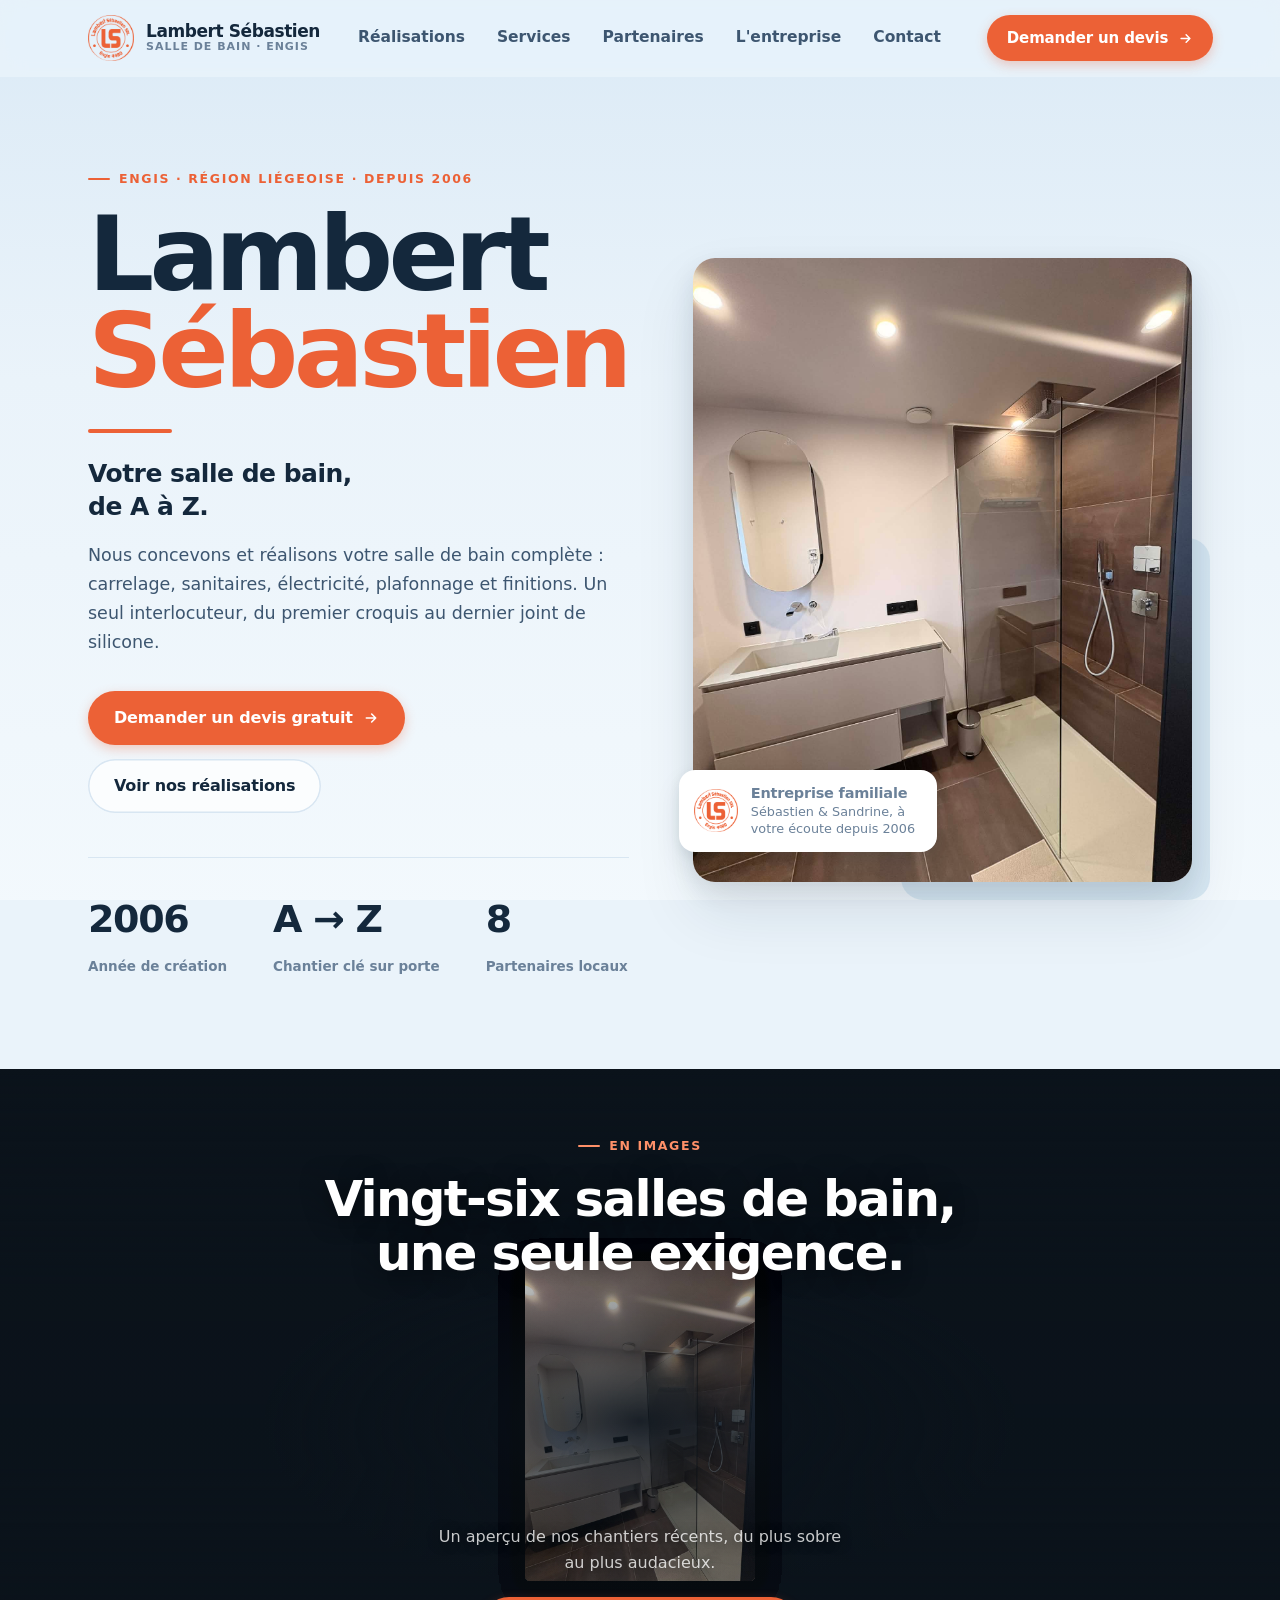
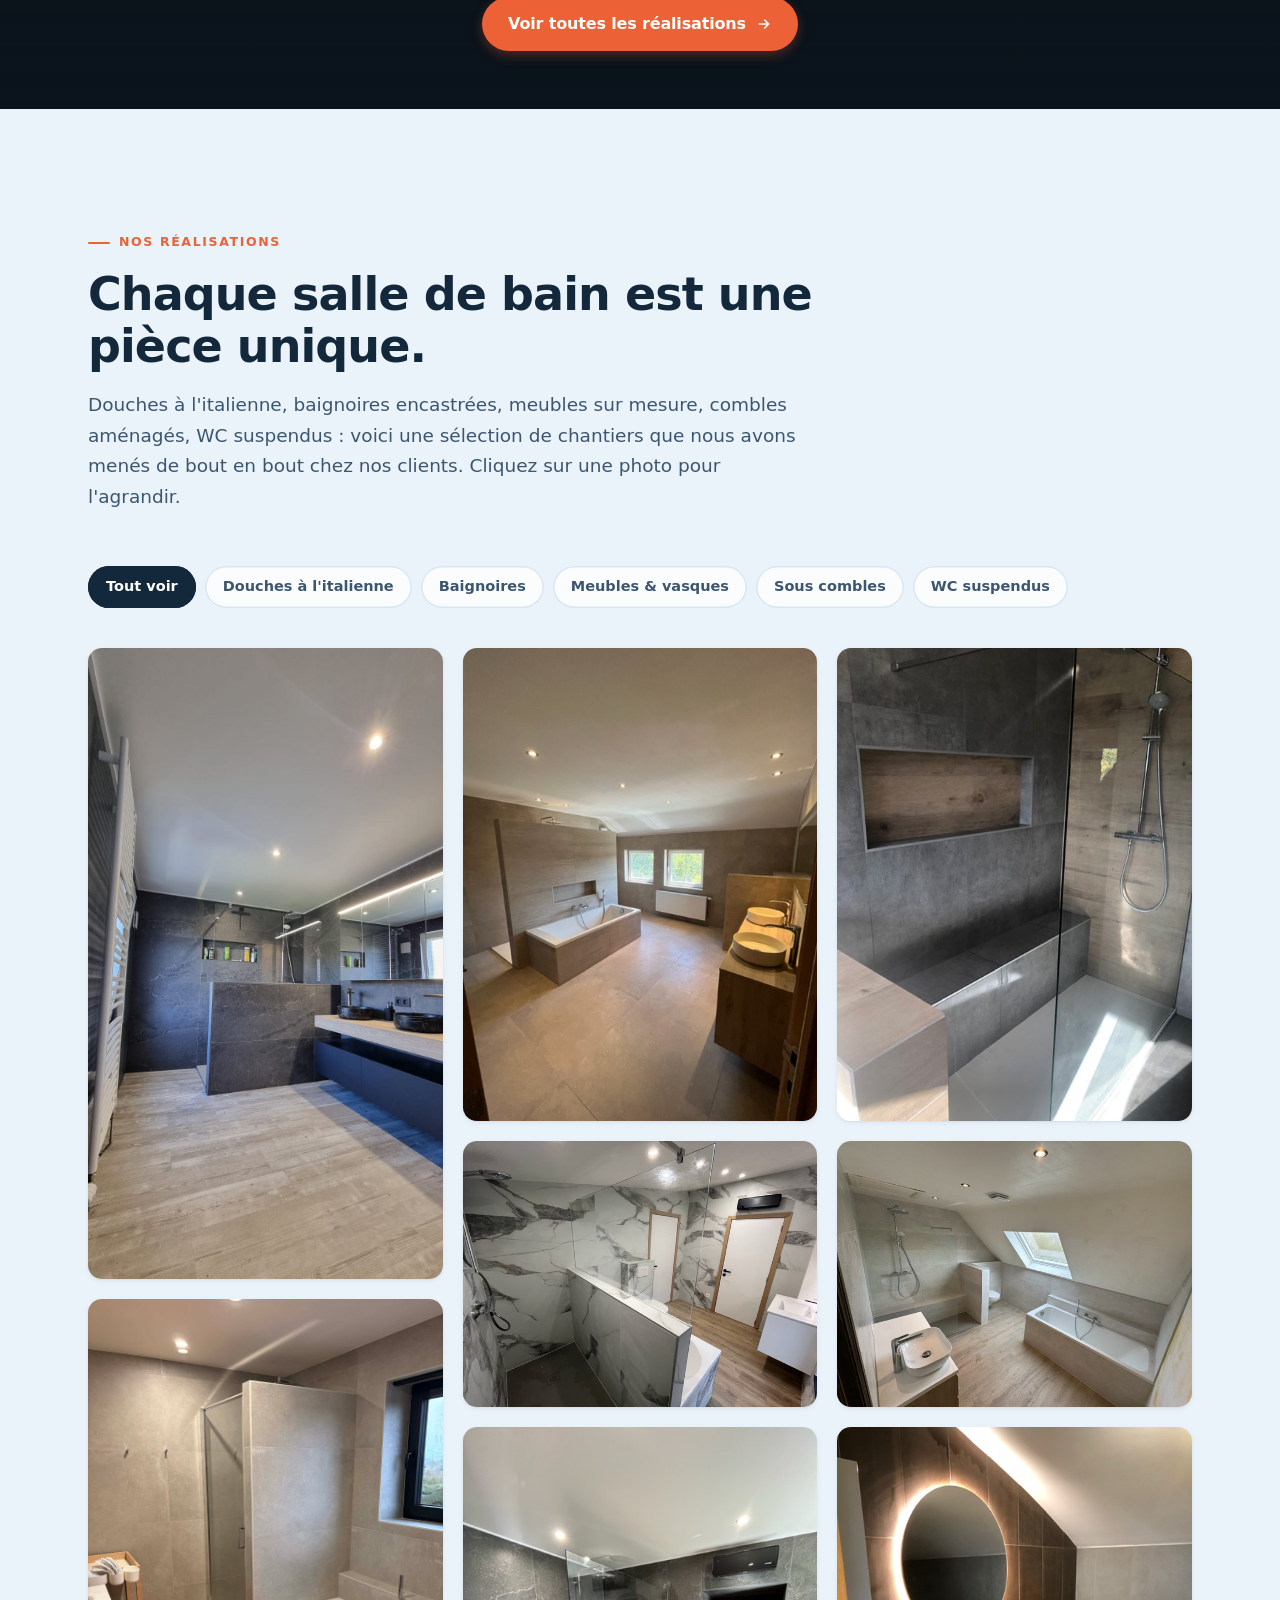
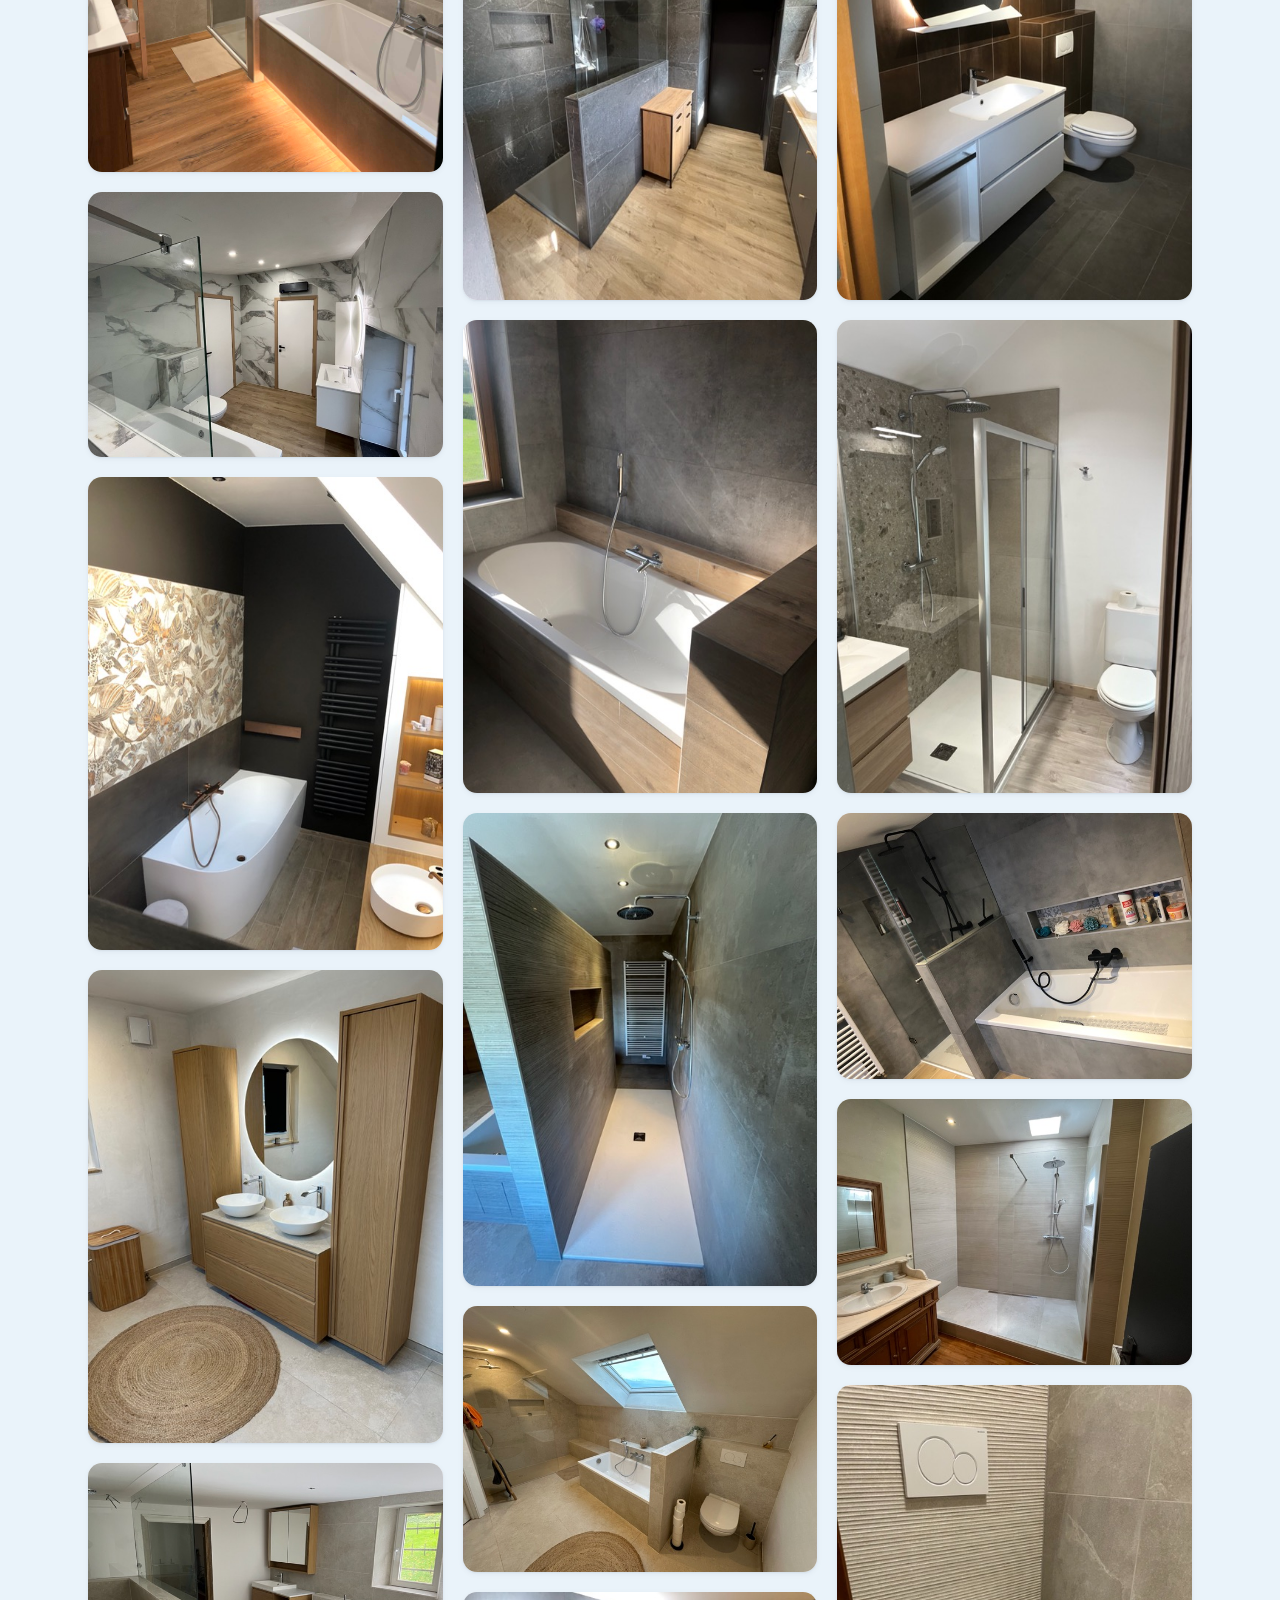
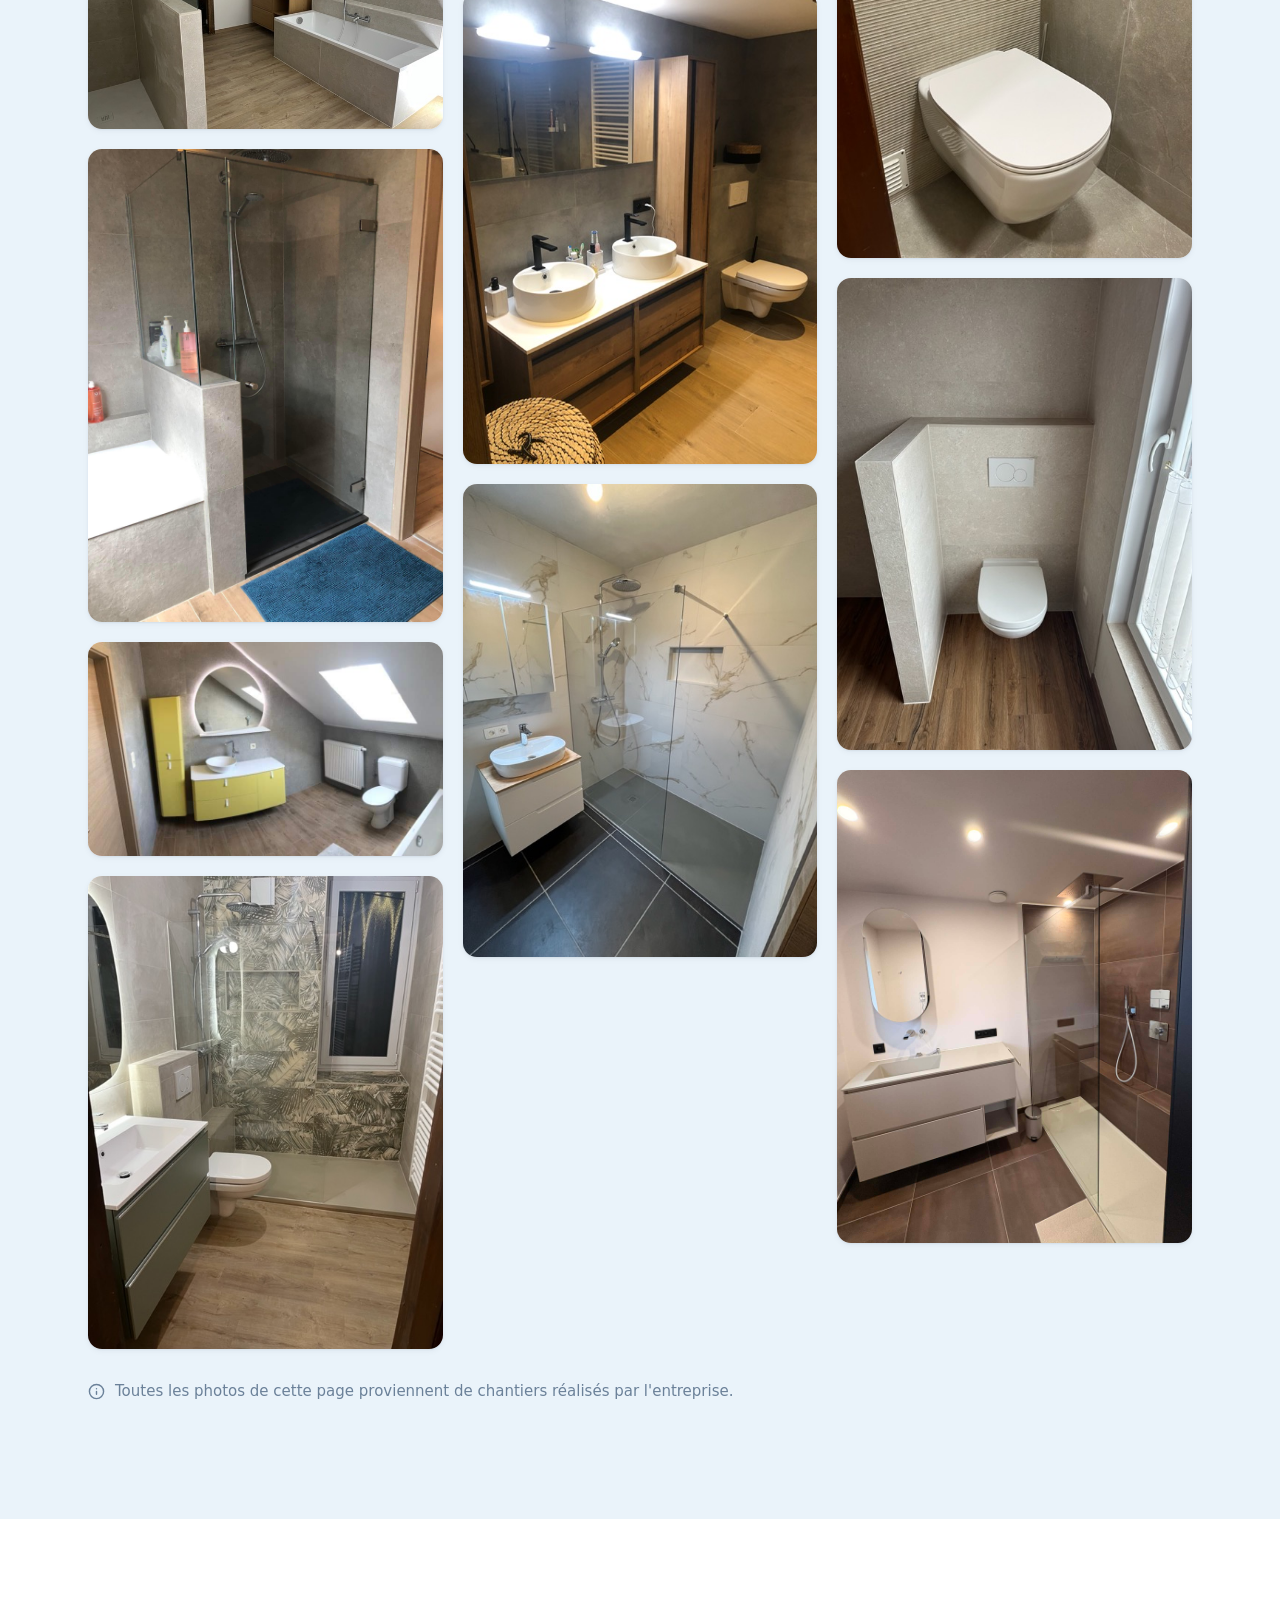
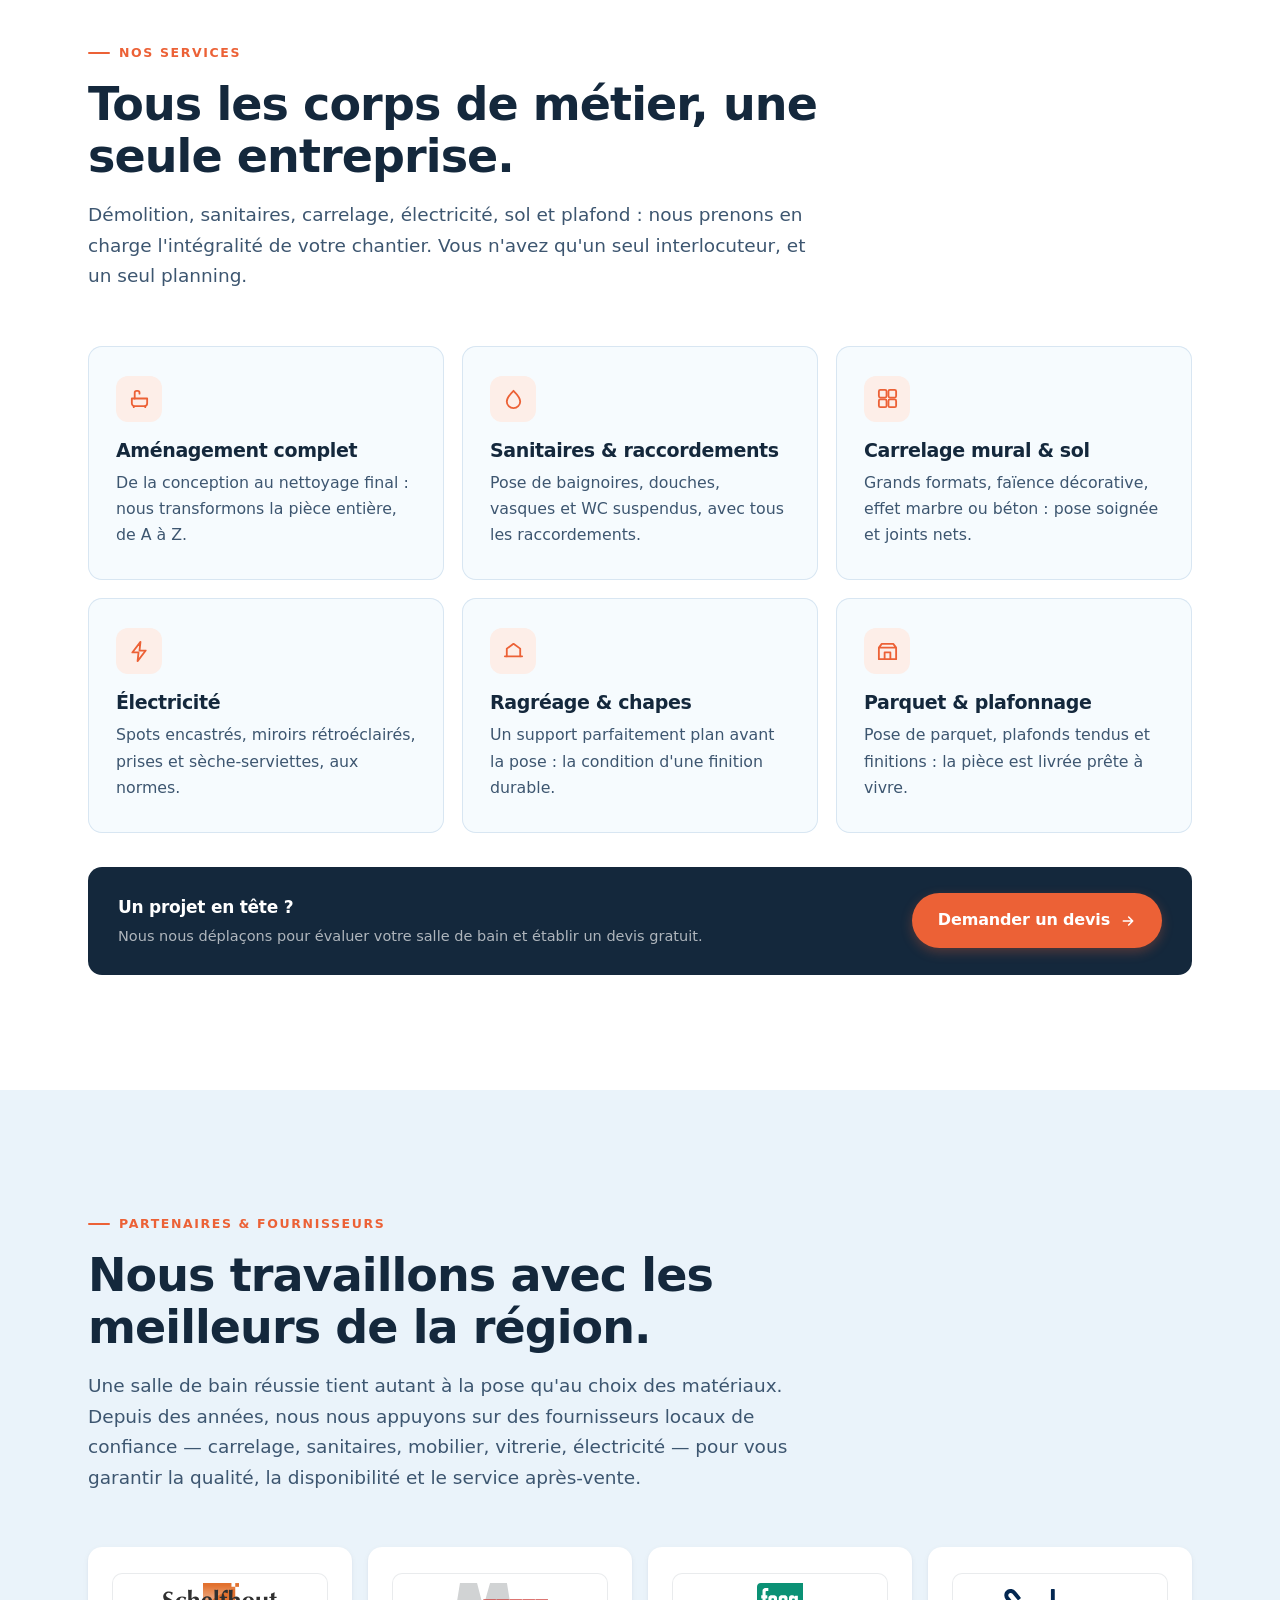
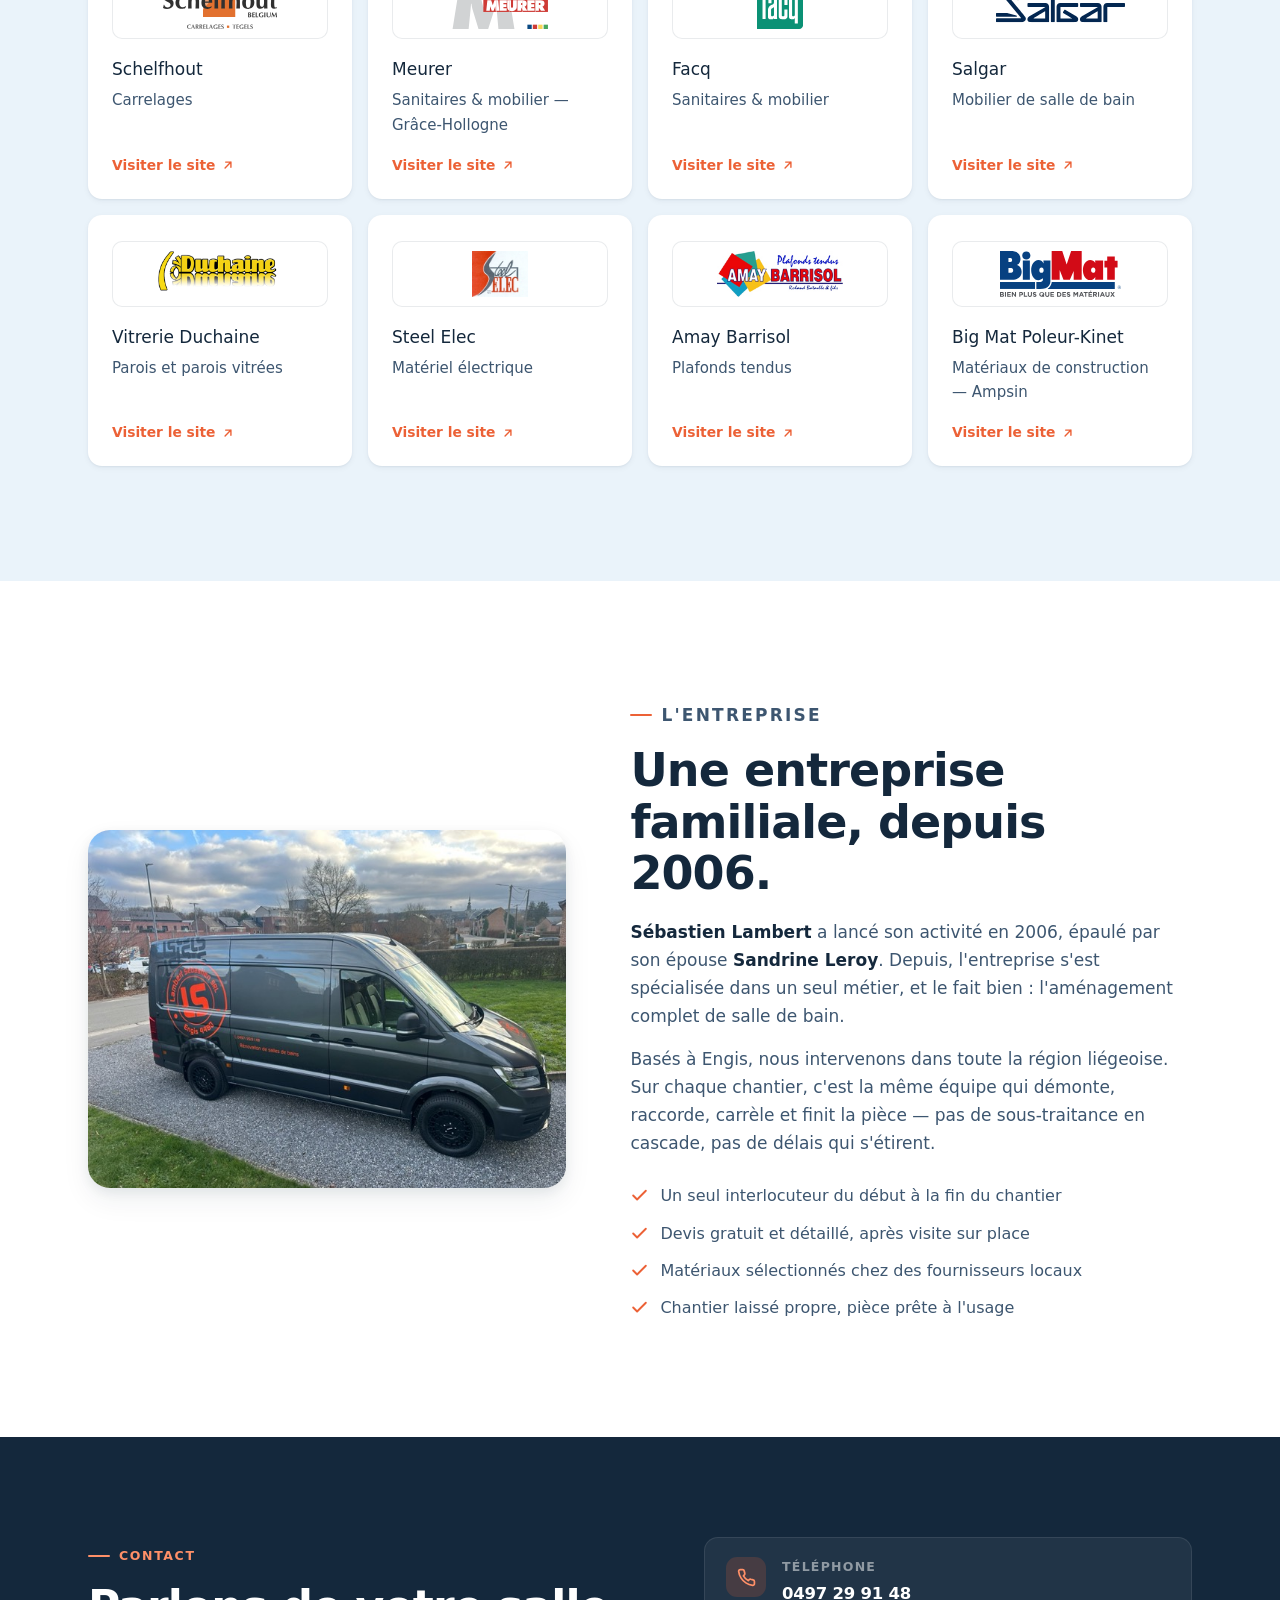
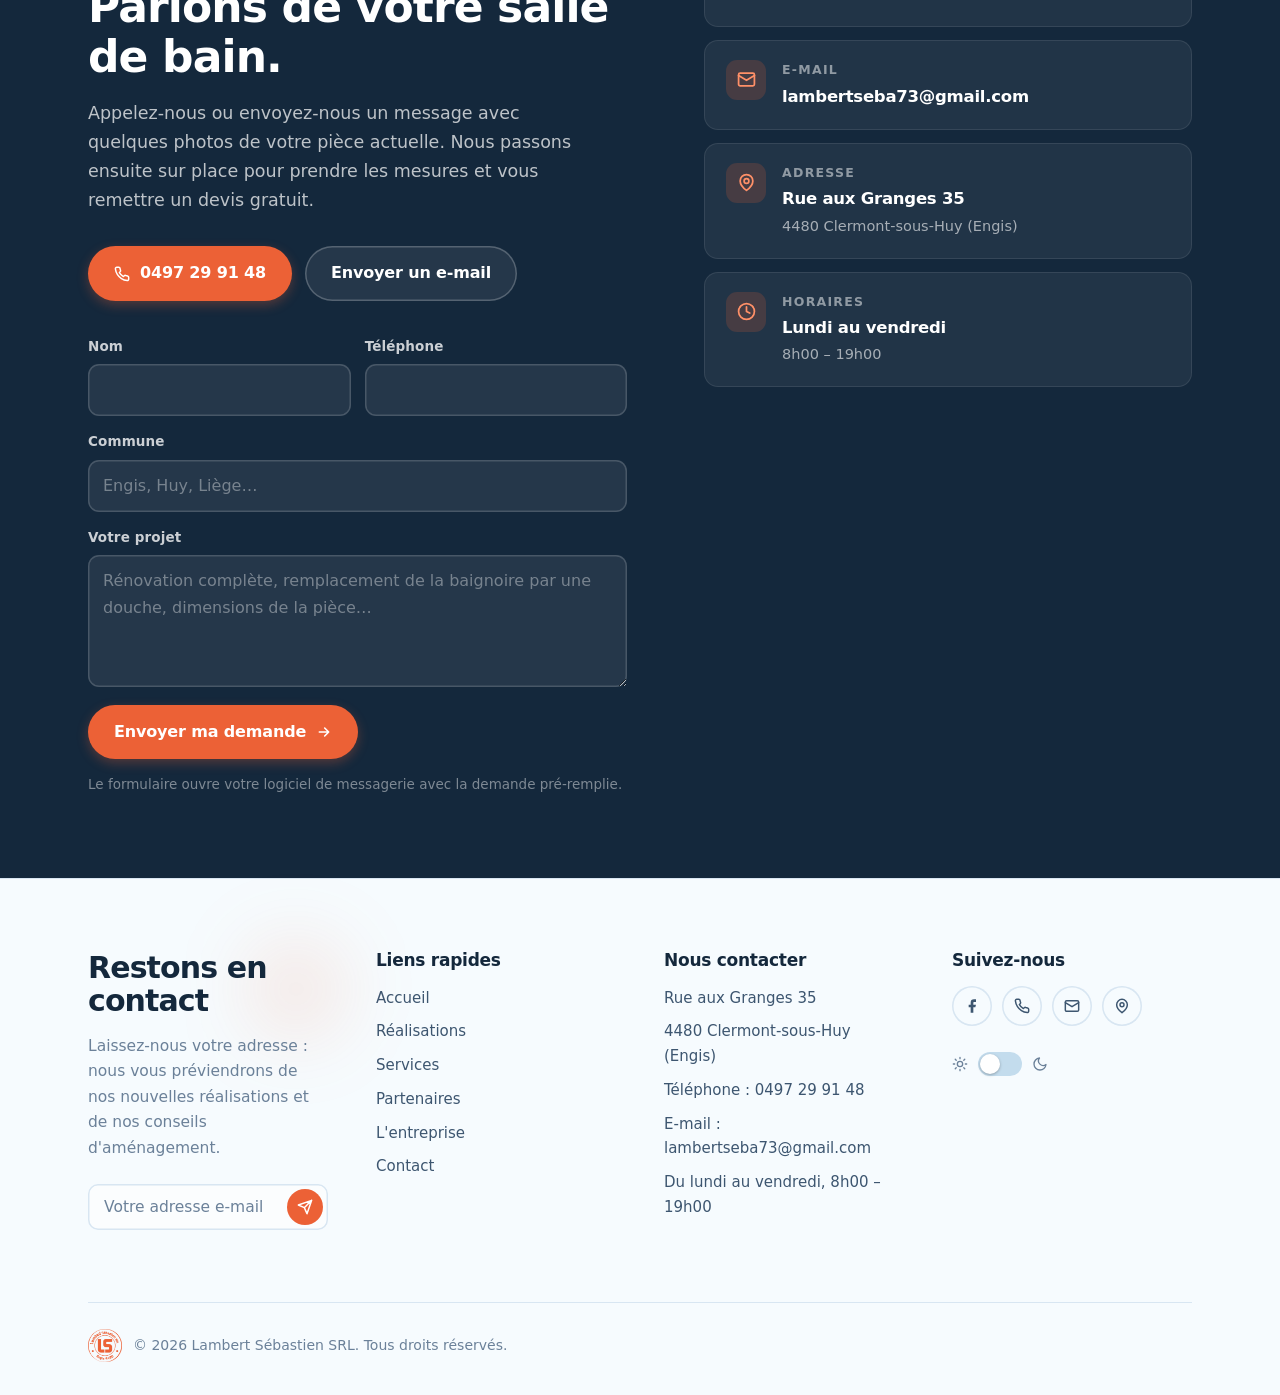
==== index.html @ 41e97c99 "Site vitrine Lambert Sebastien SRL Site statique sans dependance externe : galerie de 26 realisation" ====
<!DOCTYPE html>
<html lang="fr">
<head>
<meta charset="utf-8">
<meta name="viewport" content="width=device-width, initial-scale=1">
<title>Lambert Sébastien SRL — Aménagement de salle de bain à Engis</title>
<meta name="description" content="Aménagement et rénovation complète de salle de bain à Engis et en région liégeoise. Carrelage, sanitaires, électricité, plafonnage : un seul interlocuteur de A à Z. Devis gratuit.">
<meta name="theme-color" content="#eaf3fa">
<link rel="icon" href="assets/logo/logo-lambert-sebastien.png" type="image/png">
<link rel="stylesheet" href="styles.css">

<meta property="og:type" content="website">
<meta property="og:title" content="Lambert Sébastien SRL — Aménagement de salle de bain à Engis">
<meta property="og:description" content="Rénovation complète de salle de bain en région liégeoise, de A à Z. Découvrez nos réalisations.">
<meta property="og:image" content="assets/realisations/salle-de-bain-moderne-meuble-blanc-douche-pluie.jpeg">
<meta property="og:locale" content="fr_BE">

<script type="application/ld+json">
{
  "@context": "https://schema.org",
  "@type": "HomeAndConstructionBusiness",
  "name": "Lambert Sébastien SRL",
  "description": "Aménagement et rénovation complète de salle de bain à Engis et en région liégeoise.",
  "image": "assets/logo/logo-lambert-sebastien.png",
  "telephone": "+32497299148",
  "email": "lambertseba73@gmail.com",
  "foundingDate": "2006",
  "address": {
    "@type": "PostalAddress",
    "streetAddress": "Rue aux Granges 35",
    "postalCode": "4480",
    "addressLocality": "Clermont-sous-Huy (Engis)",
    "addressCountry": "BE"
  },
  "areaServed": "Engis, Liège et environs",
  "openingHoursSpecification": [{
    "@type": "OpeningHoursSpecification",
    "dayOfWeek": ["Monday","Tuesday","Wednesday","Thursday","Friday"],
    "opens": "08:00", "closes": "19:00"
  }],
  "sameAs": ["https://www.facebook.com/people/Lambert-S%C3%A9bastien-SPRL/100082705393706/"]
}
</script>
</head>
<body>

<a class="skip-link" href="#main">Aller au contenu principal</a>

<header class="header" id="header">
  <div class="wrap header__inner">
    <a class="brand" href="#top" aria-label="Lambert Sébastien SRL, accueil">
      <img class="brand__mark" src="assets/logo/logo-lambert-sebastien.png" alt="Logo Lambert Sébastien SRL" width="46" height="46">
      <span class="brand__text">
        <span class="brand__name">Lambert Sébastien</span>
        <span class="brand__tag">Salle de bain · Engis</span>
      </span>
    </a>

    <nav class="nav" id="nav" aria-label="Navigation principale">
      <a href="#realisations">Réalisations</a>
      <a href="#services">Services</a>
      <a href="#partenaires">Partenaires</a>
      <a href="#apropos">L'entreprise</a>
      <a href="#contact">Contact</a>
      <a class="nav__cta" href="#contact">Demander un devis</a>
    </nav>

    <a class="btn btn--primary btn--sm" href="#contact">
      Demander un devis
      <svg class="btn__arrow" width="15" height="15" viewBox="0 0 24 24" fill="none" stroke="currentColor" stroke-width="2.4" stroke-linecap="round" stroke-linejoin="round" aria-hidden="true"><path d="M5 12h14M13 6l6 6-6 6"/></svg>
    </a>

    <button class="burger" id="burger" type="button" aria-expanded="false" aria-controls="nav" aria-label="Ouvrir le menu">
      <span></span>
    </button>
  </div>
</header>

<main id="main">

<section class="hero" id="top">
  <div class="wrap hero__grid">
    <div class="hero__copy">
      <p class="eyebrow">Engis · Région liégeoise · Depuis 2006</p>

      <h1 class="hero__name">
        <span>Lambert</span>
        <span class="is-accent">Sébastien</span>
      </h1>

      <div class="hero__rule" aria-hidden="true"></div>

      <p class="hero__sub">Votre salle de bain,<br>de A&nbsp;à&nbsp;Z.</p>

      <p class="hero__text">
        Nous concevons et réalisons votre salle de bain complète : carrelage, sanitaires,
        électricité, plafonnage et finitions. Un seul interlocuteur, du premier croquis
        au dernier joint de silicone.
      </p>

      <div class="hero__actions">
        <a class="btn btn--primary" href="#contact">
          Demander un devis gratuit
          <svg class="btn__arrow" width="16" height="16" viewBox="0 0 24 24" fill="none" stroke="currentColor" stroke-width="2.4" stroke-linecap="round" stroke-linejoin="round" aria-hidden="true"><path d="M5 12h14M13 6l6 6-6 6"/></svg>
        </a>
        <a class="btn btn--ghost" href="#realisations">Voir nos réalisations</a>
      </div>

      <div class="hero__stats">
        <div class="stat"><span class="stat__n">2006</span><span class="stat__l">Année de création</span></div>
        <div class="stat"><span class="stat__n">A → Z</span><span class="stat__l">Chantier clé sur porte</span></div>
        <div class="stat"><span class="stat__n">8</span><span class="stat__l">Partenaires locaux</span></div>
      </div>
    </div>

    <div class="hero__media">
      <div class="hero__frame">
        <img src="assets/realisations/salle-de-bain-moderne-meuble-blanc-douche-pluie.jpeg"
             alt="Salle de bain contemporaine réalisée par Lambert Sébastien : meuble suspendu blanc, miroir ovale et douche à l'italienne avec ciel de pluie encastré"
             width="1536" height="2048" fetchpriority="high">
      </div>
      <div class="hero__badge">
        <img src="assets/logo/logo-lambert-sebastien.png" alt="" aria-hidden="true" width="44" height="44">
        <span>
          <b>Entreprise familiale</b>
          <span>Sébastien &amp; Sandrine, à votre écoute depuis 2006</span>
        </span>
      </div>
    </div>
  </div>
</section>


<section class="stream" id="galerie-defilante" aria-labelledby="streamTitle">
  <div class="stream__stage" aria-hidden="true">
    <div class="stream__space" id="streamSpace"></div>
  </div>
  <div class="stream__scrim" aria-hidden="true"></div>

  <div class="stream__content">
    <div class="stream__top">
      <p class="eyebrow eyebrow--light">En images</p>
      <h2 class="stream__title" id="streamTitle">
        Vingt-six salles de bain,<br>une seule exigence.
      </h2>
    </div>
    <div class="stream__bottom">
      <p class="stream__lead">
        Un aperçu de nos chantiers récents, du plus sobre au plus audacieux.
      </p>
      <a class="btn btn--primary" href="#realisations">
        Voir toutes les réalisations
        <svg class="btn__arrow" width="16" height="16" viewBox="0 0 24 24" fill="none" stroke="currentColor" stroke-width="2.4" stroke-linecap="round" stroke-linejoin="round" aria-hidden="true"><path d="M5 12h14M13 6l6 6-6 6"/></svg>
      </a>
    </div>
  </div>
</section>

<section class="section" id="realisations">
  <div class="wrap">
    <div class="section__head section__head--wide">
      <p class="eyebrow">Nos réalisations</p>
      <h2 class="section__title">Chaque salle de bain est une pièce unique.</h2>
      <p class="section__lead">
        Douches à l'italienne, baignoires encastrées, meubles sur mesure, combles aménagés,
        WC suspendus : voici une sélection de chantiers que nous avons menés de bout en bout
        chez nos clients. Cliquez sur une photo pour l'agrandir.
      </p>
    </div>

    <div class="filters" role="group" aria-label="Filtrer les réalisations">
      <button class="filter" type="button" data-filter="tous" aria-pressed="true">Tout voir</button>
      <button class="filter" type="button" data-filter="douche" aria-pressed="false">Douches à l'italienne</button>
      <button class="filter" type="button" data-filter="baignoire" aria-pressed="false">Baignoires</button>
      <button class="filter" type="button" data-filter="meuble" aria-pressed="false">Meubles &amp; vasques</button>
      <button class="filter" type="button" data-filter="combles" aria-pressed="false">Sous combles</button>
      <button class="filter" type="button" data-filter="wc" aria-pressed="false">WC suspendus</button>
    </div>

    <div class="grid" id="grid">
      <button class="card" type="button" data-cats="douche meuble" data-title="Marbre anthracite & double vasque" data-detail="Douche à l'italienne et meuble bleu nuit">
        <img src="assets/realisations/salle-de-bain-marbre-anthracite-double-vasque.jpeg" alt="Salle de bain en grès cérame effet marbre anthracite avec double vasque noire et douche à l'italienne" width="900" height="1600" loading="lazy" decoding="async">
        <span class="card__overlay"><b>Marbre anthracite & double vasque</b><span>Douche à l'italienne et meuble bleu nuit</span></span>
      </button>
      <button class="card" type="button" data-cats="douche baignoire" data-title="Douche et baignoire, tons beiges" data-detail="Grand format beige, parquet et éclairage LED">
        <img src="assets/realisations/salle-de-bain-beige-douche-et-baignoire.jpeg" alt="Salle de bain beige avec cabine de douche vitrée, baignoire encastrée et sol en parquet" width="1536" height="2048" loading="lazy" decoding="async">
        <span class="card__overlay"><b>Douche et baignoire, tons beiges</b><span>Grand format beige, parquet et éclairage LED</span></span>
      </button>
      <button class="card" type="button" data-cats="douche" data-title="Marbre blanc statuaire" data-detail="Douche à l'italienne et paroi fixe toute hauteur">
        <img src="assets/realisations/salle-de-bain-marbre-blanc-douche-italienne.jpeg" alt="Salle de bain habillée de carrelage effet marbre blanc avec douche à l'italienne et paroi vitrée" width="640" height="480" loading="lazy" decoding="async">
        <span class="card__overlay"><b>Marbre blanc statuaire</b><span>Douche à l'italienne et paroi fixe toute hauteur</span></span>
      </button>
      <button class="card" type="button" data-cats="baignoire" data-title="Baignoire d'angle & mur floral" data-detail="Mur noir mat et sèche-serviettes design">
        <img src="assets/realisations/salle-de-bain-noire-baignoire-mur-floral.jpeg" alt="Baignoire d'angle blanche devant un mur noir avec panneau décoratif floral et radiateur sèche-serviettes noir" width="480" height="640" loading="lazy" decoding="async">
        <span class="card__overlay"><b>Baignoire d'angle & mur floral</b><span>Mur noir mat et sèche-serviettes design</span></span>
      </button>
      <button class="card" type="button" data-cats="meuble" data-title="Chêne clair & vasques rondes" data-detail="Meuble double vasque et miroir rétroéclairé">
        <img src="assets/realisations/salle-de-bain-chene-double-vasque-ronde.jpeg" alt="Meuble de salle de bain en chêne clair avec deux vasques rondes et miroir rond rétroéclairé" width="480" height="640" loading="lazy" decoding="async">
        <span class="card__overlay"><b>Chêne clair & vasques rondes</b><span>Meuble double vasque et miroir rétroéclairé</span></span>
      </button>
      <button class="card" type="button" data-cats="douche baignoire" data-title="Salle de bain familiale" data-detail="Douche à l'italienne, baignoire et meuble chêne">
        <img src="assets/realisations/salle-de-bain-familiale-douche-et-baignoire.jpeg" alt="Grande salle de bain familiale avec douche à l'italienne, baignoire encastrée et meuble en chêne" width="640" height="480" loading="lazy" decoding="async">
        <span class="card__overlay"><b>Salle de bain familiale</b><span>Douche à l'italienne, baignoire et meuble chêne</span></span>
      </button>
      <button class="card" type="button" data-cats="douche" data-title="Douche à l'italienne, pierre grise" data-detail="Paroi vitrée sur mesure et receveur ardoise">
        <img src="assets/realisations/douche-italienne-pierre-grise.jpeg" alt="Douche à l'italienne avec paroi en verre, carrelage effet pierre grise et receveur noir" width="1536" height="2048" loading="lazy" decoding="async">
        <span class="card__overlay"><b>Douche à l'italienne, pierre grise</b><span>Paroi vitrée sur mesure et receveur ardoise</span></span>
      </button>
      <button class="card" type="button" data-cats="meuble combles" data-title="Sous combles, meuble jaune" data-detail="Meuble coloré, miroir rétroéclairé et velux">
        <img src="assets/realisations/salle-de-bain-sous-combles-meuble-jaune.jpeg" alt="Salle de bain sous combles avec meuble suspendu jaune, miroir rond rétroéclairé et fenêtre de toit" width="750" height="452" loading="lazy" decoding="async">
        <span class="card__overlay"><b>Sous combles, meuble jaune</b><span>Meuble coloré, miroir rétroéclairé et velux</span></span>
      </button>
      <button class="card" type="button" data-cats="douche meuble" data-title="Carrelage tropical & vert d'eau" data-detail="Faïence décor végétal et meuble suspendu vert">
        <img src="assets/realisations/salle-de-bain-carrelage-tropical-meuble-vert.jpeg" alt="Salle de bain avec carrelage à motif tropical, meuble vert d'eau et douche à l'italienne" width="480" height="640" loading="lazy" decoding="async">
        <span class="card__overlay"><b>Carrelage tropical & vert d'eau</b><span>Faïence décor végétal et meuble suspendu vert</span></span>
      </button>
      <button class="card" type="button" data-cats="baignoire meuble" data-title="Volume et lumière naturelle" data-detail="Baignoire encastrée et double vasque sur chêne">
        <img src="assets/realisations/grande-salle-de-bain-baignoire-double-vasque.jpeg" alt="Grande salle de bain lumineuse avec baignoire encastrée et double vasque posée sur un plan en chêne" width="480" height="640" loading="lazy" decoding="async">
        <span class="card__overlay"><b>Volume et lumière naturelle</b><span>Baignoire encastrée et double vasque sur chêne</span></span>
      </button>
      <button class="card" type="button" data-cats="douche" data-title="Marbre blanc, vue d'ensemble" data-detail="Continuité du carrelage sur murs et baignoire">
        <img src="assets/realisations/salle-de-bain-marbre-blanc-vue-douche.jpeg" alt="Vue d'ensemble d'une salle de bain en marbre blanc avec douche à l'italienne et baignoire habillée" width="640" height="480" loading="lazy" decoding="async">
        <span class="card__overlay"><b>Marbre blanc, vue d'ensemble</b><span>Continuité du carrelage sur murs et baignoire</span></span>
      </button>
      <button class="card" type="button" data-cats="douche" data-title="Anthracite & chêne" data-detail="Douche à l'italienne et niche encastrée">
        <img src="assets/realisations/salle-de-bain-marbre-anthracite-douche.jpeg" alt="Douche à l'italienne dans une salle de bain anthracite avec niche encastrée et sol effet bois" width="480" height="640" loading="lazy" decoding="async">
        <span class="card__overlay"><b>Anthracite & chêne</b><span>Douche à l'italienne et niche encastrée</span></span>
      </button>
      <button class="card" type="button" data-cats="baignoire" data-title="Baignoire, habillage chêne" data-detail="Tablier en chêne et carrelage béton">
        <img src="assets/realisations/baignoire-encastree-habillage-chene.jpeg" alt="Baignoire encastrée avec habillage en chêne et carrelage effet béton gris" width="480" height="640" loading="lazy" decoding="async">
        <span class="card__overlay"><b>Baignoire, habillage chêne</b><span>Tablier en chêne et carrelage béton</span></span>
      </button>
      <button class="card" type="button" data-cats="douche" data-title="Douche tout en longueur" data-detail="Receveur sur mesure et ciel de pluie">
        <img src="assets/realisations/douche-italienne-tout-en-longueur.jpeg" alt="Longue douche à l'italienne avec receveur blanc, niche encastrée et pomme de douche ciel de pluie" width="480" height="640" loading="lazy" decoding="async">
        <span class="card__overlay"><b>Douche tout en longueur</b><span>Receveur sur mesure et ciel de pluie</span></span>
      </button>
      <button class="card" type="button" data-cats="baignoire combles" data-title="Baignoire sous velux" data-detail="Aménagement complet des combles, ton pierre">
        <img src="assets/realisations/salle-de-bain-sous-combles-baignoire.jpeg" alt="Salle de bain aménagée sous combles avec baignoire encastrée sous une fenêtre de toit" width="640" height="480" loading="lazy" decoding="async">
        <span class="card__overlay"><b>Baignoire sous velux</b><span>Aménagement complet des combles, ton pierre</span></span>
      </button>
      <button class="card" type="button" data-cats="meuble" data-title="Double vasque & rangements" data-detail="Meuble chêne et robinetterie noire">
        <img src="assets/realisations/salle-de-bain-double-vasque-chene.jpeg" alt="Meuble double vasque en chêne avec robinetterie noire et colonne de rangement assortie" width="480" height="640" loading="lazy" decoding="async">
        <span class="card__overlay"><b>Double vasque & rangements</b><span>Meuble chêne et robinetterie noire</span></span>
      </button>
      <button class="card" type="button" data-cats="douche meuble" data-title="Marbre blanc, sol ardoise" data-detail="Contraste clair-obscur et douche à l'italienne">
        <img src="assets/realisations/salle-de-bain-marbre-sol-ardoise.jpeg" alt="Salle de bain aux murs effet marbre blanc, sol en carrelage ardoise et douche à l'italienne" width="480" height="640" loading="lazy" decoding="async">
        <span class="card__overlay"><b>Marbre blanc, sol ardoise</b><span>Contraste clair-obscur et douche à l'italienne</span></span>
      </button>
      <button class="card" type="button" data-cats="douche" data-title="Niche en chêne" data-detail="Banc maçonné, niche bois et paroi vitrée">
        <img src="assets/realisations/douche-italienne-niche-chene.jpeg" alt="Douche à l'italienne grise avec niche habillée de chêne, banc maçonné et paroi vitrée" width="480" height="640" loading="lazy" decoding="async">
        <span class="card__overlay"><b>Niche en chêne</b><span>Banc maçonné, niche bois et paroi vitrée</span></span>
      </button>
      <button class="card" type="button" data-cats="douche baignoire combles" data-title="Combles, douche et baignoire" data-detail="Optimisation des rampants, ton lin">
        <img src="assets/realisations/salle-de-bain-sous-combles-douche-baignoire.jpeg" alt="Salle de bain sous combles réunissant une douche à l'italienne, une baignoire et un WC suspendu" width="640" height="480" loading="lazy" decoding="async">
        <span class="card__overlay"><b>Combles, douche et baignoire</b><span>Optimisation des rampants, ton lin</span></span>
      </button>
      <button class="card" type="button" data-cats="meuble combles" data-title="Miroir rétroéclairé" data-detail="Faïence brune et meuble suspendu blanc">
        <img src="assets/realisations/salle-de-bain-miroir-retroeclaire.jpeg" alt="Meuble de salle de bain blanc surmonté d'un miroir rond rétroéclairé sur un mur en faïence brune" width="480" height="640" loading="lazy" decoding="async">
        <span class="card__overlay"><b>Miroir rétroéclairé</b><span>Faïence brune et meuble suspendu blanc</span></span>
      </button>
      <button class="card" type="button" data-cats="douche" data-title="Mur terrazzo & porte coulissante" data-detail="Cabine vitrée coulissante et faïence granitée">
        <img src="assets/realisations/douche-porte-coulissante-mur-terrazzo.jpeg" alt="Douche avec porte coulissante vitrée devant un mur en carrelage effet terrazzo" width="480" height="640" loading="lazy" decoding="async">
        <span class="card__overlay"><b>Mur terrazzo & porte coulissante</b><span>Cabine vitrée coulissante et faïence granitée</span></span>
      </button>
      <button class="card" type="button" data-cats="douche baignoire" data-title="Gris béton & robinetterie noire" data-detail="Baignoire, niche de rangement et douche vitrée">
        <img src="assets/realisations/salle-de-bain-grise-robinetterie-noire.jpeg" alt="Salle de bain grise avec baignoire, longue niche de rangement et robinetterie noire mate" width="640" height="480" loading="lazy" decoding="async">
        <span class="card__overlay"><b>Gris béton & robinetterie noire</b><span>Baignoire, niche de rangement et douche vitrée</span></span>
      </button>
      <button class="card" type="button" data-cats="douche" data-title="Douche à l'italienne beige" data-detail="Faïence structurée et receveur de plain-pied">
        <img src="assets/realisations/douche-italienne-carrelage-beige.jpeg" alt="Douche à l'italienne de plain-pied avec faïence beige structurée" width="640" height="480" loading="lazy" decoding="async">
        <span class="card__overlay"><b>Douche à l'italienne beige</b><span>Faïence structurée et receveur de plain-pied</span></span>
      </button>
      <button class="card" type="button" data-cats="wc" data-title="WC suspendu, faïence striée" data-detail="Bâti-support encastré et plaque affleurante">
        <img src="assets/realisations/wc-suspendu-carrelage-strie.jpeg" alt="WC suspendu devant un mur en faïence blanche striée avec plaque de commande affleurante" width="480" height="640" loading="lazy" decoding="async">
        <span class="card__overlay"><b>WC suspendu, faïence striée</b><span>Bâti-support encastré et plaque affleurante</span></span>
      </button>
      <button class="card" type="button" data-cats="wc" data-title="WC suspendu, ton pierre" data-detail="Muret maçonné et sol effet bois">
        <img src="assets/realisations/wc-suspendu-pierre-beige.jpeg" alt="WC suspendu encastré dans un muret habillé de carrelage effet pierre beige" width="480" height="640" loading="lazy" decoding="async">
        <span class="card__overlay"><b>WC suspendu, ton pierre</b><span>Muret maçonné et sol effet bois</span></span>
      </button>
      <button class="card" type="button" data-cats="douche meuble" data-title="Épure et ciel de pluie" data-detail="Meuble blanc laqué et miroir ovale">
        <img src="assets/realisations/salle-de-bain-moderne-meuble-blanc-douche-pluie.jpeg" alt="Salle de bain contemporaine avec meuble blanc laqué, miroir ovale et douche à l'italienne avec ciel de pluie" width="1536" height="2048" loading="lazy" decoding="async">
        <span class="card__overlay"><b>Épure et ciel de pluie</b><span>Meuble blanc laqué et miroir ovale</span></span>
      </button>
    </div>

    <p class="gallery-empty" id="galleryEmpty" hidden>Aucune réalisation ne correspond à ce filtre.</p>

    <p class="gallery-note">
      <svg width="17" height="17" viewBox="0 0 24 24" fill="none" stroke="currentColor" stroke-width="2" stroke-linecap="round" stroke-linejoin="round" aria-hidden="true"><circle cx="12" cy="12" r="10"/><path d="M12 16v-4M12 8h.01"/></svg>
      Toutes les photos de cette page proviennent de chantiers réalisés par l'entreprise.
    </p>
  </div>
</section>

<section class="section services" id="services">
  <div class="wrap">
    <div class="section__head section__head--wide">
      <p class="eyebrow">Nos services</p>
      <h2 class="section__title">Tous les corps de métier, une seule entreprise.</h2>
      <p class="section__lead">
        Démolition, sanitaires, carrelage, électricité, sol et plafond : nous prenons en charge
        l'intégralité de votre chantier. Vous n'avez qu'un seul interlocuteur, et un seul planning.
      </p>
    </div>

    <div class="services__grid">
      <article class="service">
        <div class="service__icon"><svg width="23" height="23" viewBox="0 0 24 24" fill="none" stroke="currentColor" stroke-width="1.9" stroke-linecap="round" stroke-linejoin="round" aria-hidden="true"><path d="M4 12h16v5a3 3 0 0 1-3 3H7a3 3 0 0 1-3-3z"/><path d="M7 12V6a2 2 0 0 1 2-2h1a2 2 0 0 1 2 2v1"/><path d="M6 20v1M18 20v1"/></svg></div>
        <h3>Aménagement complet</h3>
        <p>De la conception au nettoyage final : nous transformons la pièce entière, de A à Z.</p>
      </article>

      <article class="service">
        <div class="service__icon"><svg width="23" height="23" viewBox="0 0 24 24" fill="none" stroke="currentColor" stroke-width="1.9" stroke-linecap="round" stroke-linejoin="round" aria-hidden="true"><path d="M12 22a7 7 0 0 0 7-7c0-4-7-11-7-11S5 11 5 15a7 7 0 0 0 7 7z"/></svg></div>
        <h3>Sanitaires &amp; raccordements</h3>
        <p>Pose de baignoires, douches, vasques et WC suspendus, avec tous les raccordements.</p>
      </article>

      <article class="service">
        <div class="service__icon"><svg width="23" height="23" viewBox="0 0 24 24" fill="none" stroke="currentColor" stroke-width="1.9" stroke-linecap="round" stroke-linejoin="round" aria-hidden="true"><rect x="3" y="3" width="8" height="8" rx="1.5"/><rect x="13" y="3" width="8" height="8" rx="1.5"/><rect x="3" y="13" width="8" height="8" rx="1.5"/><rect x="13" y="13" width="8" height="8" rx="1.5"/></svg></div>
        <h3>Carrelage mural &amp; sol</h3>
        <p>Grands formats, faïence décorative, effet marbre ou béton : pose soignée et joints nets.</p>
      </article>

      <article class="service">
        <div class="service__icon"><svg width="23" height="23" viewBox="0 0 24 24" fill="none" stroke="currentColor" stroke-width="1.9" stroke-linecap="round" stroke-linejoin="round" aria-hidden="true"><path d="M13 2 4.5 13H11l-1 9 8.5-11H12z"/></svg></div>
        <h3>Électricité</h3>
        <p>Spots encastrés, miroirs rétroéclairés, prises et sèche-serviettes, aux normes.</p>
      </article>

      <article class="service">
        <div class="service__icon"><svg width="23" height="23" viewBox="0 0 24 24" fill="none" stroke="currentColor" stroke-width="1.9" stroke-linecap="round" stroke-linejoin="round" aria-hidden="true"><path d="M3 17h18"/><path d="M5 17V9l7-5 7 5v8"/></svg></div>
        <h3>Ragréage &amp; chapes</h3>
        <p>Un support parfaitement plan avant la pose : la condition d'une finition durable.</p>
      </article>

      <article class="service">
        <div class="service__icon"><svg width="23" height="23" viewBox="0 0 24 24" fill="none" stroke="currentColor" stroke-width="1.9" stroke-linecap="round" stroke-linejoin="round" aria-hidden="true"><path d="M3 8h18M3 8l3-4h12l3 4M3 8v12h18V8"/><path d="M9 20V13h6v7"/></svg></div>
        <h3>Parquet &amp; plafonnage</h3>
        <p>Pose de parquet, plafonds tendus et finitions : la pièce est livrée prête à vivre.</p>
      </article>
    </div>

    <div class="services__foot">
      <p>
        Un projet en tête ?
        <small>Nous nous déplaçons pour évaluer votre salle de bain et établir un devis gratuit.</small>
      </p>
      <a class="btn btn--primary" href="#contact">
        Demander un devis
        <svg class="btn__arrow" width="16" height="16" viewBox="0 0 24 24" fill="none" stroke="currentColor" stroke-width="2.4" stroke-linecap="round" stroke-linejoin="round" aria-hidden="true"><path d="M5 12h14M13 6l6 6-6 6"/></svg>
      </a>
    </div>
  </div>
</section>

<section class="section" id="partenaires">
  <div class="wrap">
    <div class="section__head section__head--wide">
      <p class="eyebrow">Partenaires &amp; fournisseurs</p>
      <h2 class="section__title">Nous travaillons avec les meilleurs de la région.</h2>
      <p class="section__lead">
        Une salle de bain réussie tient autant à la pose qu'au choix des matériaux. Depuis des
        années, nous nous appuyons sur des fournisseurs locaux de confiance — carrelage, sanitaires,
        mobilier, vitrerie, électricité — pour vous garantir la qualité, la disponibilité et le
        service après-vente.
      </p>
    </div>

    <div class="partners__grid">
      <a class="partner" href="https://www.schelfhout.com/fr/" target="_blank" rel="noopener noreferrer">
        <span class="partner__plate"><img class="partner__logo" src="assets/partenaires/schelfhout.svg" alt="" aria-hidden="true" loading="lazy" decoding="async"></span>
        <span class="partner__name">Schelfhout</span>
        <span class="partner__role">Carrelages</span>
        <span class="partner__link">
          Visiter le site
          <svg class="btn__arrow" width="14" height="14" viewBox="0 0 24 24" fill="none" stroke="currentColor" stroke-width="2.4" stroke-linecap="round" stroke-linejoin="round" aria-hidden="true"><path d="M7 17 17 7M8 7h9v9"/></svg>
        </span>
      </a>
      <a class="partner" href="https://www.meurer.be/fr/meurer/grace_hollogne/" target="_blank" rel="noopener noreferrer">
        <span class="partner__plate"><img class="partner__logo" src="assets/partenaires/meurer.svg" alt="" aria-hidden="true" loading="lazy" decoding="async"></span>
        <span class="partner__name">Meurer</span>
        <span class="partner__role">Sanitaires & mobilier — Grâce-Hollogne</span>
        <span class="partner__link">
          Visiter le site
          <svg class="btn__arrow" width="14" height="14" viewBox="0 0 24 24" fill="none" stroke="currentColor" stroke-width="2.4" stroke-linecap="round" stroke-linejoin="round" aria-hidden="true"><path d="M7 17 17 7M8 7h9v9"/></svg>
        </span>
      </a>
      <a class="partner" href="https://www.facq.be" target="_blank" rel="noopener noreferrer">
        <span class="partner__plate"><img class="partner__logo" src="assets/partenaires/facq.svg" alt="" aria-hidden="true" loading="lazy" decoding="async"></span>
        <span class="partner__name">Facq</span>
        <span class="partner__role">Sanitaires & mobilier</span>
        <span class="partner__link">
          Visiter le site
          <svg class="btn__arrow" width="14" height="14" viewBox="0 0 24 24" fill="none" stroke="currentColor" stroke-width="2.4" stroke-linecap="round" stroke-linejoin="round" aria-hidden="true"><path d="M7 17 17 7M8 7h9v9"/></svg>
        </span>
      </a>
      <a class="partner" href="https://www.salgar.net/fr" target="_blank" rel="noopener noreferrer">
        <span class="partner__plate"><img class="partner__logo" src="assets/partenaires/salgar.svg" alt="" aria-hidden="true" loading="lazy" decoding="async"></span>
        <span class="partner__name">Salgar</span>
        <span class="partner__role">Mobilier de salle de bain</span>
        <span class="partner__link">
          Visiter le site
          <svg class="btn__arrow" width="14" height="14" viewBox="0 0 24 24" fill="none" stroke="currentColor" stroke-width="2.4" stroke-linecap="round" stroke-linejoin="round" aria-hidden="true"><path d="M7 17 17 7M8 7h9v9"/></svg>
        </span>
      </a>
      <a class="partner" href="https://www.vitrerieduchaine.be/" target="_blank" rel="noopener noreferrer">
        <span class="partner__plate"><img class="partner__logo" src="assets/partenaires/duchaine.png" alt="" aria-hidden="true" loading="lazy" decoding="async"></span>
        <span class="partner__name">Vitrerie Duchaine</span>
        <span class="partner__role">Parois et parois vitrées</span>
        <span class="partner__link">
          Visiter le site
          <svg class="btn__arrow" width="14" height="14" viewBox="0 0 24 24" fill="none" stroke="currentColor" stroke-width="2.4" stroke-linecap="round" stroke-linejoin="round" aria-hidden="true"><path d="M7 17 17 7M8 7h9v9"/></svg>
        </span>
      </a>
      <a class="partner" href="https://www.steelelec.be/" target="_blank" rel="noopener noreferrer">
        <span class="partner__plate"><img class="partner__logo" src="assets/partenaires/steelelec.jpg" alt="" aria-hidden="true" loading="lazy" decoding="async"></span>
        <span class="partner__name">Steel Elec</span>
        <span class="partner__role">Matériel électrique</span>
        <span class="partner__link">
          Visiter le site
          <svg class="btn__arrow" width="14" height="14" viewBox="0 0 24 24" fill="none" stroke="currentColor" stroke-width="2.4" stroke-linecap="round" stroke-linejoin="round" aria-hidden="true"><path d="M7 17 17 7M8 7h9v9"/></svg>
        </span>
      </a>
      <a class="partner" href="https://www.amay-barrisol.be/fr/" target="_blank" rel="noopener noreferrer">
        <span class="partner__plate"><img class="partner__logo" src="assets/partenaires/barrisol.jpg" alt="" aria-hidden="true" loading="lazy" decoding="async"></span>
        <span class="partner__name">Amay Barrisol</span>
        <span class="partner__role">Plafonds tendus</span>
        <span class="partner__link">
          Visiter le site
          <svg class="btn__arrow" width="14" height="14" viewBox="0 0 24 24" fill="none" stroke="currentColor" stroke-width="2.4" stroke-linecap="round" stroke-linejoin="round" aria-hidden="true"><path d="M7 17 17 7M8 7h9v9"/></svg>
        </span>
      </a>
      <a class="partner" href="https://www.bigmat-ampsin.be/" target="_blank" rel="noopener noreferrer">
        <span class="partner__plate"><img class="partner__logo" src="assets/partenaires/bigmat.svg" alt="" aria-hidden="true" loading="lazy" decoding="async"></span>
        <span class="partner__name">Big Mat Poleur-Kinet</span>
        <span class="partner__role">Matériaux de construction — Ampsin</span>
        <span class="partner__link">
          Visiter le site
          <svg class="btn__arrow" width="14" height="14" viewBox="0 0 24 24" fill="none" stroke="currentColor" stroke-width="2.4" stroke-linecap="round" stroke-linejoin="round" aria-hidden="true"><path d="M7 17 17 7M8 7h9v9"/></svg>
        </span>
      </a>
    </div>
  </div>
</section>

<section class="section about" id="apropos">
  <div class="wrap about__grid">
    <div class="about__media">
      <img src="assets/camionette.jpeg"
           alt="Camionnette de l'entreprise Lambert Sébastien SRL, floquée du logo orange, stationnée à Engis"
           width="640" height="480" loading="lazy" decoding="async">
    </div>

    <div>
      <p class="eyebrow">L'entreprise</p>
      <h2 class="section__title">Une entreprise familiale, depuis 2006.</h2>

      <p style="margin-top:18px">
        <strong>Sébastien Lambert</strong> a lancé son activité en 2006, épaulé par son épouse
        <strong>Sandrine Leroy</strong>. Depuis, l'entreprise s'est spécialisée dans un seul
        métier, et le fait bien : l'aménagement complet de salle de bain.
      </p>
      <p>
        Basés à Engis, nous intervenons dans toute la région liégeoise. Sur chaque chantier,
        c'est la même équipe qui démonte, raccorde, carrèle et finit la pièce — pas de
        sous-traitance en cascade, pas de délais qui s'étirent.
      </p>

      <ul class="about__list">
        <li>
          <svg width="19" height="19" viewBox="0 0 24 24" fill="none" stroke="currentColor" stroke-width="2.4" stroke-linecap="round" stroke-linejoin="round" aria-hidden="true"><path d="M20 6 9 17l-5-5"/></svg>
          Un seul interlocuteur du début à la fin du chantier
        </li>
        <li>
          <svg width="19" height="19" viewBox="0 0 24 24" fill="none" stroke="currentColor" stroke-width="2.4" stroke-linecap="round" stroke-linejoin="round" aria-hidden="true"><path d="M20 6 9 17l-5-5"/></svg>
          Devis gratuit et détaillé, après visite sur place
        </li>
        <li>
          <svg width="19" height="19" viewBox="0 0 24 24" fill="none" stroke="currentColor" stroke-width="2.4" stroke-linecap="round" stroke-linejoin="round" aria-hidden="true"><path d="M20 6 9 17l-5-5"/></svg>
          Matériaux sélectionnés chez des fournisseurs locaux
        </li>
        <li>
          <svg width="19" height="19" viewBox="0 0 24 24" fill="none" stroke="currentColor" stroke-width="2.4" stroke-linecap="round" stroke-linejoin="round" aria-hidden="true"><path d="M20 6 9 17l-5-5"/></svg>
          Chantier laissé propre, pièce prête à l'usage
        </li>
      </ul>
    </div>
  </div>
</section>

<section class="contact" id="contact">
  <div class="wrap">
    <div class="contact__grid">
      <div>
        <p class="eyebrow">Contact</p>
        <h2 class="contact__title">Parlons de votre salle de bain.</h2>
        <p class="contact__lead">
          Appelez-nous ou envoyez-nous un message avec quelques photos de votre pièce actuelle.
          Nous passons ensuite sur place pour prendre les mesures et vous remettre un devis gratuit.
        </p>
        <div class="contact__actions">
          <a class="btn btn--primary" href="tel:+32497299148">
            <svg width="16" height="16" viewBox="0 0 24 24" fill="none" stroke="currentColor" stroke-width="2.2" stroke-linecap="round" stroke-linejoin="round" aria-hidden="true"><path d="M22 16.9v3a2 2 0 0 1-2.2 2 19.8 19.8 0 0 1-8.6-3.1 19.5 19.5 0 0 1-6-6A19.8 19.8 0 0 1 2.1 4.2 2 2 0 0 1 4.1 2h3a2 2 0 0 1 2 1.7c.1 1 .4 1.9.7 2.8a2 2 0 0 1-.5 2.1L8.1 9.9a16 16 0 0 0 6 6l1.3-1.3a2 2 0 0 1 2.1-.4c.9.3 1.8.6 2.8.7a2 2 0 0 1 1.7 2z"/></svg>
            0497 29 91 48
          </a>
          <a class="btn btn--ghost" href="mailto:lambertseba73@gmail.com">Envoyer un e-mail</a>
        </div>


        <form class="quote" id="quoteForm" novalidate>
          <div class="quote__row">
            <label class="field">
              <span class="field__label">Nom</span>
              <input class="field__input" type="text" name="nom" id="qNom" autocomplete="name" required>
            </label>
            <label class="field">
              <span class="field__label">Téléphone</span>
              <input class="field__input" type="tel" name="tel" id="qTel" autocomplete="tel" required>
            </label>
          </div>
          <label class="field">
            <span class="field__label">Commune</span>
            <input class="field__input" type="text" name="commune" id="qCommune" placeholder="Engis, Huy, Liège…">
          </label>
          <label class="field">
            <span class="field__label">Votre projet</span>
            <textarea class="field__input" name="projet" id="qProjet" rows="4" placeholder="Rénovation complète, remplacement de la baignoire par une douche, dimensions de la pièce…" required></textarea>
          </label>
          <p class="quote__error" id="quoteError" hidden>Merci de compléter votre nom, votre téléphone et une description de votre projet.</p>
          <button class="btn btn--primary quote__submit" type="submit">
            Envoyer ma demande
            <svg class="btn__arrow" width="16" height="16" viewBox="0 0 24 24" fill="none" stroke="currentColor" stroke-width="2.4" stroke-linecap="round" stroke-linejoin="round" aria-hidden="true"><path d="M5 12h14M13 6l6 6-6 6"/></svg>
          </button>
          <p class="quote__hint">Le formulaire ouvre votre logiciel de messagerie avec la demande pré-remplie.</p>
        </form>
      </div>

      <div class="contact__cards">
        <a class="ccard" href="tel:+32497299148">
          <span class="ccard__icon"><svg width="19" height="19" viewBox="0 0 24 24" fill="none" stroke="currentColor" stroke-width="2.2" stroke-linecap="round" stroke-linejoin="round" aria-hidden="true"><path d="M22 16.9v3a2 2 0 0 1-2.2 2 19.8 19.8 0 0 1-8.6-3.1 19.5 19.5 0 0 1-6-6A19.8 19.8 0 0 1 2.1 4.2 2 2 0 0 1 4.1 2h3a2 2 0 0 1 2 1.7c.1 1 .4 1.9.7 2.8a2 2 0 0 1-.5 2.1L8.1 9.9a16 16 0 0 0 6 6l1.3-1.3a2 2 0 0 1 2.1-.4c.9.3 1.8.6 2.8.7a2 2 0 0 1 1.7 2z"/></svg></span>
          <span><span class="ccard__k">Téléphone</span><span class="ccard__v">0497 29 91 48</span></span>
        </a>

        <a class="ccard" href="mailto:lambertseba73@gmail.com">
          <span class="ccard__icon"><svg width="19" height="19" viewBox="0 0 24 24" fill="none" stroke="currentColor" stroke-width="2.2" stroke-linecap="round" stroke-linejoin="round" aria-hidden="true"><rect x="2" y="4" width="20" height="16" rx="2"/><path d="m2 7 10 6 10-6"/></svg></span>
          <span><span class="ccard__k">E-mail</span><span class="ccard__v">lambertseba73@gmail.com</span></span>
        </a>

        <div class="ccard">
          <span class="ccard__icon"><svg width="19" height="19" viewBox="0 0 24 24" fill="none" stroke="currentColor" stroke-width="2.2" stroke-linecap="round" stroke-linejoin="round" aria-hidden="true"><path d="M20 10c0 6-8 12-8 12s-8-6-8-12a8 8 0 0 1 16 0z"/><circle cx="12" cy="10" r="3"/></svg></span>
          <span><span class="ccard__k">Adresse</span><span class="ccard__v">Rue aux Granges 35<small>4480 Clermont-sous-Huy (Engis)</small></span></span>
        </div>

        <div class="ccard">
          <span class="ccard__icon"><svg width="19" height="19" viewBox="0 0 24 24" fill="none" stroke="currentColor" stroke-width="2.2" stroke-linecap="round" stroke-linejoin="round" aria-hidden="true"><circle cx="12" cy="12" r="10"/><path d="M12 6v6l4 2"/></svg></span>
          <span><span class="ccard__k">Horaires</span><span class="ccard__v">Lundi au vendredi<small>8h00 – 19h00</small></span></span>
        </div>
      </div>
    </div>
  </div>
</section>

</main>


<footer class="site-footer">
  <div class="wrap">
    <div class="site-footer__grid">

      <div class="foot-col foot-col--glow">
        <h2 class="foot-title-lg">Restons en contact</h2>
        <p class="foot-lead">
          Laissez-nous votre adresse : nous vous préviendrons de nos nouvelles réalisations
          et de nos conseils d'aménagement.
        </p>
        <form class="foot-form" id="newsletterForm" novalidate>
          <input class="foot-input" type="email" id="nlEmail" name="email"
                 placeholder="Votre adresse e-mail" aria-label="Votre adresse e-mail" required>
          <button class="foot-send" type="submit">
            <svg width="16" height="16" viewBox="0 0 24 24" fill="none" stroke="currentColor" stroke-width="2.2" stroke-linecap="round" stroke-linejoin="round" aria-hidden="true"><path d="M22 2 11 13M22 2l-7 20-4-9-9-4z"/></svg>
            <span class="sr-only">S'inscrire</span>
          </button>
        </form>
        <p class="foot-msg" id="nlMsg" role="status" hidden></p>
        <div class="foot-glow" aria-hidden="true"></div>
      </div>

      <div class="foot-col">
        <h3 class="foot-title">Liens rapides</h3>
        <nav class="foot-nav" aria-label="Liens rapides">
          <a href="#top">Accueil</a>
          <a href="#realisations">Réalisations</a>
          <a href="#services">Services</a>
          <a href="#partenaires">Partenaires</a>
          <a href="#apropos">L'entreprise</a>
          <a href="#contact">Contact</a>
        </nav>
      </div>

      <div class="foot-col">
        <h3 class="foot-title">Nous contacter</h3>
        <address class="foot-address">
          <p>Rue aux Granges 35</p>
          <p>4480 Clermont-sous-Huy (Engis)</p>
          <p>Téléphone : <a href="tel:+32497299148">0497 29 91 48</a></p>
          <p>E-mail : <a href="mailto:lambertseba73@gmail.com">lambertseba73@gmail.com</a></p>
          <p>Du lundi au vendredi, 8h00 – 19h00</p>
        </address>
      </div>

      <div class="foot-col">
        <h3 class="foot-title">Suivez-nous</h3>
        <div class="foot-socials">
          <a class="foot-social" href="https://www.facebook.com/people/Lambert-S%C3%A9bastien-SPRL/100082705393706/" target="_blank" rel="noopener noreferrer" data-tip="Suivez-nous sur Facebook">
            <svg width="16" height="16" viewBox="0 0 24 24" fill="currentColor" aria-hidden="true"><path d="M18 2h-3a5 5 0 0 0-5 5v3H7v4h3v8h4v-8h3l1-4h-4V7a1 1 0 0 1 1-1h3z"/></svg>
            <span class="sr-only">Facebook</span>
          </a>
          <a class="foot-social" href="tel:+32497299148" data-tip="Appelez-nous">
            <svg width="16" height="16" viewBox="0 0 24 24" fill="none" stroke="currentColor" stroke-width="2.2" stroke-linecap="round" stroke-linejoin="round" aria-hidden="true"><path d="M22 16.9v3a2 2 0 0 1-2.2 2 19.8 19.8 0 0 1-8.6-3.1 19.5 19.5 0 0 1-6-6A19.8 19.8 0 0 1 2.1 4.2 2 2 0 0 1 4.1 2h3a2 2 0 0 1 2 1.7c.1 1 .4 1.9.7 2.8a2 2 0 0 1-.5 2.1L8.1 9.9a16 16 0 0 0 6 6l1.3-1.3a2 2 0 0 1 2.1-.4c.9.3 1.8.6 2.8.7a2 2 0 0 1 1.7 2z"/></svg>
            <span class="sr-only">Téléphone</span>
          </a>
          <a class="foot-social" href="mailto:lambertseba73@gmail.com" data-tip="Écrivez-nous">
            <svg width="16" height="16" viewBox="0 0 24 24" fill="none" stroke="currentColor" stroke-width="2.2" stroke-linecap="round" stroke-linejoin="round" aria-hidden="true"><rect x="2" y="4" width="20" height="16" rx="2"/><path d="m2 7 10 6 10-6"/></svg>
            <span class="sr-only">E-mail</span>
          </a>
          <a class="foot-social" href="https://www.google.com/maps/search/?api=1&amp;query=Rue+aux+Granges+35%2C+4480+Clermont-sous-Huy%2C+Belgique" target="_blank" rel="noopener noreferrer" data-tip="Voir l'itinéraire">
            <svg width="16" height="16" viewBox="0 0 24 24" fill="none" stroke="currentColor" stroke-width="2.2" stroke-linecap="round" stroke-linejoin="round" aria-hidden="true"><path d="M20 10c0 6-8 12-8 12s-8-6-8-12a8 8 0 0 1 16 0z"/><circle cx="12" cy="10" r="3"/></svg>
            <span class="sr-only">Itinéraire</span>
          </a>
        </div>

        <div class="foot-theme">
          <svg width="16" height="16" viewBox="0 0 24 24" fill="none" stroke="currentColor" stroke-width="2" stroke-linecap="round" aria-hidden="true"><circle cx="12" cy="12" r="4"/><path d="M12 2v2M12 20v2M4.9 4.9l1.4 1.4M17.7 17.7l1.4 1.4M2 12h2M20 12h2M4.9 19.1l1.4-1.4M17.7 6.3l1.4-1.4"/></svg>
          <button class="switch" id="themeToggle" type="button" role="switch" aria-checked="false" aria-label="Activer le mode sombre">
            <span class="switch__thumb"></span>
          </button>
          <svg width="16" height="16" viewBox="0 0 24 24" fill="none" stroke="currentColor" stroke-width="2" stroke-linecap="round" stroke-linejoin="round" aria-hidden="true"><path d="M21 12.8A9 9 0 1 1 11.2 3a7 7 0 0 0 9.8 9.8z"/></svg>
        </div>
      </div>

    </div>

    <div class="site-footer__bottom">
      <div class="foot-brand">
        <img src="assets/logo/logo-lambert-sebastien.png" alt="" aria-hidden="true" width="34" height="34">
        <p>© <span id="year">2026</span> Lambert Sébastien SRL. Tous droits réservés.</p>
      </div>
    </div>
  </div>
</footer>

<div class="lightbox" id="lightbox" role="dialog" aria-modal="true" aria-label="Visionneuse de photos">
  <button class="lb-btn lb-close" id="lbClose" type="button" aria-label="Fermer">&#10005;</button>
  <button class="lb-btn lb-prev"  id="lbPrev"  type="button" aria-label="Photo précédente">&#8249;</button>
  <button class="lb-btn lb-next"  id="lbNext"  type="button" aria-label="Photo suivante">&#8250;</button>
  <figure class="lightbox__fig">
    <img class="lightbox__img" id="lbImg" alt="">
    <figcaption class="lightbox__cap"><b id="lbTitle"></b><span id="lbDetail"></span></figcaption>
  </figure>
</div>

<script src="script.js"></script>
</body>
</html>
---- styles.css ----
/* ==========================================================================
   Lambert Sébastien SRL — Aménagement de salle de bain, Engis
   ========================================================================== */

:root {
  --sky-050: #f6fbfe;
  --sky-100: #eaf3fa;
  --sky-200: #dbeaf6;
  --sky-300: #c3dced;

  --ink:       #14283c;
  --ink-soft:  #3d5670;
  --ink-muted: #6b8199;

  /* Accent de marque, échantillonné sur le logo */
  --orange:      #ec6136;
  --orange-dark: #d24f27;
  --orange-soft: #fdeee8;

  --white: #ffffff;
  --line:  #d8e6f2;

  --radius:    14px;
  --radius-lg: 22px;

  --shadow-sm: 0 1px 2px rgba(20,40,60,.06), 0 2px 6px rgba(20,40,60,.05);
  --shadow-md: 0 4px 12px rgba(20,40,60,.07), 0 12px 28px rgba(20,40,60,.07);
  --shadow-lg: 0 10px 24px rgba(20,40,60,.10), 0 30px 60px rgba(20,40,60,.10);

  --font: "Inter", system-ui, -apple-system, "Segoe UI", Roboto, "Helvetica Neue", Arial, sans-serif;

  --wrap: 1200px;
  --gutter: clamp(20px, 5vw, 48px);
  --header-h: 76px;
}

*, *::before, *::after { box-sizing: border-box; }

html { scroll-behavior: smooth; scroll-padding-top: calc(var(--header-h) + 16px); }

body {
  margin: 0;
  font-family: var(--font);
  font-size: 17px;
  line-height: 1.65;
  color: var(--ink);
  background: var(--sky-100);
  background-image: linear-gradient(180deg, var(--sky-200) 0%, var(--sky-100) 380px, var(--sky-050) 1100px);
  background-attachment: fixed;
  -webkit-font-smoothing: antialiased;
}

img { max-width: 100%; display: block; }
a { color: inherit; }

h1, h2, h3, h4 { margin: 0; line-height: 1.12; letter-spacing: -0.02em; font-weight: 800; }
p { margin: 0; }

.wrap { width: 100%; max-width: var(--wrap); margin-inline: auto; padding-inline: var(--gutter); }

.skip-link { position: absolute; left: -9999px; top: 8px; z-index: 200; background: var(--ink); color: #fff; padding: 10px 16px; border-radius: 8px; }
.skip-link:focus { left: 16px; }

:focus-visible { outline: 3px solid var(--orange); outline-offset: 3px; border-radius: 4px; }

/* -------------------------------------------------------------- boutons -- */

.btn {
  display: inline-flex; align-items: center; gap: 10px;
  padding: 14px 26px;
  border: 0; border-radius: 999px;
  font: inherit; font-weight: 650; font-size: 16px;
  letter-spacing: -0.01em; text-decoration: none; cursor: pointer;
  transition: transform .18s ease, box-shadow .18s ease, background-color .18s ease, color .18s ease;
  white-space: nowrap;
}
.btn--primary { background: var(--orange); color: #fff; box-shadow: 0 4px 12px rgba(236,97,54,.30); }
.btn--primary:hover { background: var(--orange-dark); transform: translateY(-2px); box-shadow: 0 8px 22px rgba(236,97,54,.38); }
.btn--ghost { background: rgba(255,255,255,.75); color: var(--ink); box-shadow: inset 0 0 0 1.5px var(--line); }
.btn--ghost:hover { background: #fff; transform: translateY(-2px); box-shadow: inset 0 0 0 1.5px var(--sky-300), var(--shadow-sm); }
.btn--sm { padding: 11px 20px; font-size: 15px; }
.btn__arrow { transition: transform .18s ease; }
.btn:hover .btn__arrow { transform: translateX(3px); }

/* ------------------------------------------------------------- en-tête --- */

.header {
  position: sticky; top: 0; z-index: 100;
  background: rgba(234,243,250,.82);
  backdrop-filter: saturate(1.4) blur(12px);
  -webkit-backdrop-filter: saturate(1.4) blur(12px);
  border-bottom: 1px solid transparent;
  transition: border-color .2s ease, box-shadow .2s ease, background-color .2s ease;
}
.header.is-stuck { border-bottom-color: var(--line); box-shadow: 0 4px 18px rgba(20,40,60,.06); background: rgba(246,251,254,.92); }

.header__inner { height: var(--header-h); display: flex; align-items: center; gap: 24px; }

.brand { display: flex; align-items: center; gap: 12px; text-decoration: none; margin-right: auto; flex-shrink: 0; }
.brand__mark { width: 46px; height: 46px; object-fit: contain; }
.brand__text { display: flex; flex-direction: column; line-height: 1.15; }
.brand__name { font-weight: 800; font-size: 17px; letter-spacing: -0.025em; }
.brand__tag { font-size: 11px; font-weight: 600; letter-spacing: .09em; text-transform: uppercase; color: var(--ink-muted); }

.nav { display: flex; align-items: center; gap: 4px; }
.nav a {
  padding: 9px 14px; border-radius: 999px; text-decoration: none;
  font-weight: 550; font-size: 15.5px; color: var(--ink-soft);
  transition: color .16s ease, background-color .16s ease;
}
.nav a:hover { color: var(--ink); background: rgba(255,255,255,.85); }
.header .btn { margin-left: 8px; }

.burger {
  display: none; width: 44px; height: 44px; border: 0; border-radius: 12px;
  background: rgba(255,255,255,.85); box-shadow: inset 0 0 0 1.5px var(--line);
  cursor: pointer; align-items: center; justify-content: center;
}
.burger span { display: block; width: 19px; height: 2px; border-radius: 2px; background: var(--ink); position: relative; transition: transform .22s ease, background-color .22s ease; }
.burger span::before, .burger span::after { content: ""; position: absolute; left: 0; width: 19px; height: 2px; border-radius: 2px; background: var(--ink); transition: transform .22s ease, top .22s ease; }
.burger span::before { top: -6px; }
.burger span::after  { top: 6px; }
.burger[aria-expanded="true"] span { background: transparent; }
.burger[aria-expanded="true"] span::before { top: 0; transform: rotate(45deg); }
.burger[aria-expanded="true"] span::after  { top: 0; transform: rotate(-45deg); }

/* ------------------------------------------------------------ sections --- */

.section { padding: clamp(64px, 9vw, 116px) 0; }
.section__head { max-width: 660px; margin-bottom: clamp(34px, 4.5vw, 54px); }
.section__head--wide { max-width: 780px; }

.eyebrow {
  display: inline-flex; align-items: center; gap: 9px;
  font-size: 12.5px; font-weight: 700; letter-spacing: .13em;
  text-transform: uppercase; color: var(--orange); margin-bottom: 16px;
}
.eyebrow::before { content: ""; width: 22px; height: 2px; border-radius: 2px; background: var(--orange); }

.section__title { font-size: clamp(30px, 4.4vw, 46px); }
.section__lead { margin-top: 18px; font-size: clamp(16.5px, 1.5vw, 18.5px); color: var(--ink-soft); max-width: 62ch; }

/* ---------------------------------------------------------------- héro --- */

.hero { padding: clamp(48px, 6.5vw, 88px) 0 clamp(56px, 7vw, 100px); }
.hero__grid { display: grid; grid-template-columns: minmax(0,1.04fr) minmax(0,.96fr); gap: clamp(36px,5vw,76px); align-items: center; }

.hero__name { font-size: clamp(46px, 8.2vw, 104px); font-weight: 850; letter-spacing: -0.045em; line-height: .94; }
.hero__name span { display: block; }
.hero__name .is-accent { color: var(--orange); }

.hero__rule { width: 84px; height: 4px; border-radius: 3px; background: var(--orange); margin: 28px 0 24px; }
.hero__sub { font-size: clamp(19px, 2.2vw, 25px); font-weight: 600; color: var(--ink); letter-spacing: -0.02em; line-height: 1.32; max-width: 20ch; }
.hero__text { margin-top: 18px; color: var(--ink-soft); max-width: 48ch; font-size: 17.5px; }
.hero__actions { display: flex; flex-wrap: wrap; gap: 14px; margin-top: 34px; }

.hero__stats { display: flex; flex-wrap: wrap; gap: clamp(22px,4vw,46px); margin-top: 44px; padding-top: 30px; border-top: 1px solid var(--line); }
.stat__n { display: block; font-size: clamp(28px,3.4vw,38px); font-weight: 800; letter-spacing: -0.035em; color: var(--ink); }
.stat__l { font-size: 13.5px; font-weight: 600; color: var(--ink-muted); }

.hero__media { position: relative; }
.hero__frame { position: relative; border-radius: var(--radius-lg); overflow: hidden; box-shadow: var(--shadow-lg); background: var(--white); aspect-ratio: 4 / 5; }
.hero__frame img { width: 100%; height: 100%; object-fit: cover; }
.hero__media::before { content: ""; position: absolute; inset: auto -18px -18px auto; width: 62%; height: 58%; border-radius: var(--radius-lg); background: var(--sky-300); opacity: .55; z-index: -1; }

.hero__badge { position: absolute; left: -14px; bottom: 30px; display: flex; align-items: center; gap: 13px; background: #fff; padding: 14px 20px 14px 15px; border-radius: 16px; box-shadow: var(--shadow-md); max-width: 258px; }
.hero__badge img { width: 44px; height: 44px; object-fit: contain; flex-shrink: 0; }
.hero__badge b { display: block; font-size: 14.5px; letter-spacing: -0.015em; }
.hero__badge span { font-size: 12.8px; color: var(--ink-muted); line-height: 1.35; display: block; }

/* -------------------------------------------------------- réalisations --- */

.filters { display: flex; flex-wrap: wrap; gap: 9px; margin-bottom: clamp(28px,3.5vw,40px); }
.filter {
  padding: 9px 18px; border: 0; border-radius: 999px;
  background: rgba(255,255,255,.8); box-shadow: inset 0 0 0 1.5px var(--line);
  font: inherit; font-size: 14.5px; font-weight: 600; color: var(--ink-soft);
  cursor: pointer; transition: all .16s ease;
}
.filter:hover { color: var(--ink); box-shadow: inset 0 0 0 1.5px var(--sky-300); }
.filter[aria-pressed="true"] { background: var(--ink); color: #fff; box-shadow: inset 0 0 0 1.5px var(--ink); }

.grid { columns: 3; column-gap: 20px; }

.card {
  break-inside: avoid; margin-bottom: 20px; position: relative;
  border-radius: var(--radius); overflow: hidden;
  background: var(--white); box-shadow: var(--shadow-sm);
  cursor: zoom-in; border: 0; padding: 0; width: 100%;
  display: block; text-align: left; font: inherit;
  transition: transform .22s ease, box-shadow .22s ease;
}
.card:hover { transform: translateY(-4px); box-shadow: var(--shadow-md); }
.card img { width: 100%; height: auto; }
.card.is-hidden { display: none; }

.card__overlay {
  position: absolute; inset: auto 0 0 0; padding: 46px 16px 15px;
  background: linear-gradient(to top, rgba(10,22,34,.84), rgba(10,22,34,0));
  color: #fff; opacity: 0; transform: translateY(8px);
  transition: opacity .22s ease, transform .22s ease;
}
.card:hover .card__overlay, .card:focus-visible .card__overlay { opacity: 1; transform: none; }
.card__overlay b { display: block; font-size: 15px; letter-spacing: -0.015em; }
.card__overlay span { font-size: 13px; color: rgba(255,255,255,.82); }

.gallery-note { margin-top: 30px; font-size: 15px; color: var(--ink-muted); display: flex; align-items: center; gap: 10px; flex-wrap: wrap; }
.gallery-empty { padding: 40px 0; color: var(--ink-muted); font-size: 16px; }

/* --------------------------------------------------------- visionneuse --- */

.lightbox { position: fixed; inset: 0; z-index: 150; background: rgba(8,18,28,.93); display: none; align-items: center; justify-content: center; padding: clamp(16px,4vw,48px); }
.lightbox.is-open { display: flex; }

.lightbox__fig { margin: 0; max-width: 100%; display: flex; flex-direction: column; gap: 14px; align-items: center; }
.lightbox__img { max-width: min(1000px, 90vw); max-height: 74vh; width: auto; height: auto; border-radius: 12px; box-shadow: 0 30px 80px rgba(0,0,0,.5); object-fit: contain; }
.lightbox__cap { color: #fff; text-align: center; font-size: 15px; }
.lightbox__cap b { display: block; font-size: 17px; letter-spacing: -0.015em; }
.lightbox__cap span { color: rgba(255,255,255,.7); font-size: 13.5px; }

.lb-btn {
  position: absolute; width: 52px; height: 52px; border-radius: 50%;
  border: 0; cursor: pointer; background: rgba(255,255,255,.13); color: #fff;
  font-size: 24px; line-height: 1; display: grid; place-items: center;
  transition: background-color .16s ease, transform .16s ease;
}
.lb-btn:hover { background: rgba(255,255,255,.26); }
.lb-close { top: clamp(12px,3vw,28px); right: clamp(12px,3vw,28px); font-size: 21px; }
.lb-prev  { left: clamp(10px,2.5vw,30px); top: 50%; transform: translateY(-50%); }
.lb-next  { right: clamp(10px,2.5vw,30px); top: 50%; transform: translateY(-50%); }
.lb-prev:hover, .lb-next:hover { transform: translateY(-50%) scale(1.06); }

/* ------------------------------------------------------------ services --- */

.services { background: var(--white); }
.services__grid { display: grid; grid-template-columns: repeat(auto-fit, minmax(268px,1fr)); gap: 18px; }

.service {
  padding: 30px 28px 32px; border-radius: var(--radius);
  background: var(--sky-050); box-shadow: inset 0 0 0 1px var(--line);
  transition: transform .2s ease, box-shadow .2s ease, background-color .2s ease;
}
.service:hover { transform: translateY(-3px); background: #fff; box-shadow: inset 0 0 0 1px var(--sky-300), var(--shadow-md); }
.service__icon { width: 46px; height: 46px; border-radius: 12px; display: grid; place-items: center; background: var(--orange-soft); color: var(--orange); margin-bottom: 18px; }
.service h3 { font-size: 19px; margin-bottom: 9px; }
.service p { color: var(--ink-soft); font-size: 15.8px; }

.services__foot {
  margin-top: 34px; padding: 26px 30px; border-radius: var(--radius);
  background: var(--ink); color: #fff;
  display: flex; align-items: center; justify-content: space-between; gap: 24px; flex-wrap: wrap;
}
.services__foot p { font-size: 17px; font-weight: 600; letter-spacing: -0.015em; }
.services__foot small { display: block; font-weight: 400; color: rgba(255,255,255,.66); font-size: 14.5px; letter-spacing: 0; margin-top: 4px; }

/* --------------------------------------------------------- partenaires --- */

.partners__grid { display: grid; grid-template-columns: repeat(auto-fit, minmax(244px,1fr)); gap: 16px; }

.partner {
  display: flex; flex-direction: column; padding: 26px 24px 22px;
  border-radius: var(--radius); background: var(--white); box-shadow: var(--shadow-sm);
  text-decoration: none; min-height: 168px;
  transition: transform .2s ease, box-shadow .2s ease;
}
.partner:hover { transform: translateY(-4px); box-shadow: var(--shadow-md); }
.partner__role { margin-top: 5px; font-size: 15px; color: var(--ink-soft); }
.partner__link { margin-top: auto; padding-top: 16px; font-size: 13.8px; font-weight: 650; color: var(--orange); display: inline-flex; align-items: center; gap: 6px; }
.partner:hover .partner__link .btn__arrow { transform: translateX(3px); }

/* ------------------------------------------------------------ à propos --- */

.about { background: var(--white); }
.about__grid { display: grid; grid-template-columns: minmax(0,.92fr) minmax(0,1.08fr); gap: clamp(34px,5vw,68px); align-items: center; }
.about__media { border-radius: var(--radius-lg); overflow: hidden; box-shadow: var(--shadow-md); aspect-ratio: 4 / 3; }
.about__media img { width: 100%; height: 100%; object-fit: cover; }
.about p { color: var(--ink-soft); font-size: 17px; }
.about p + p { margin-top: 15px; }
.about strong { color: var(--ink); font-weight: 650; }
.about__list { list-style: none; margin: 26px 0 0; padding: 0; display: grid; gap: 11px; }
.about__list li { display: flex; gap: 11px; align-items: flex-start; font-size: 16px; color: var(--ink-soft); }
.about__list svg { flex-shrink: 0; margin-top: 3px; color: var(--orange); }

/* ------------------------------------------------------------- contact --- */

.contact { background: var(--ink); color: #fff; padding: clamp(60px,8vw,100px) 0 0; }
.contact .eyebrow { color: #ff9068; }
.contact .eyebrow::before { background: #ff9068; }

.contact__grid { display: grid; grid-template-columns: minmax(0,1.05fr) minmax(0,.95fr); gap: clamp(38px,6vw,84px); padding-bottom: clamp(52px,7vw,82px); }
.contact__title { font-size: clamp(30px,4.2vw,44px); }
.contact__lead { margin-top: 18px; color: rgba(255,255,255,.72); max-width: 46ch; font-size: 17.5px; }
.contact__actions { display: flex; flex-wrap: wrap; gap: 13px; margin-top: 32px; }
.contact .btn--ghost { background: rgba(255,255,255,.07); color: #fff; box-shadow: inset 0 0 0 1.5px rgba(255,255,255,.22); }
.contact .btn--ghost:hover { background: rgba(255,255,255,.14); box-shadow: inset 0 0 0 1.5px rgba(255,255,255,.4); }

.contact__cards { display: grid; gap: 13px; align-content: start; }
.ccard {
  display: flex; gap: 16px; align-items: flex-start; padding: 20px 22px;
  border-radius: var(--radius); background: rgba(255,255,255,.055);
  box-shadow: inset 0 0 0 1px rgba(255,255,255,.09);
  text-decoration: none; transition: background-color .18s ease, transform .18s ease;
}
a.ccard:hover { background: rgba(255,255,255,.1); transform: translateX(3px); }
.ccard__icon { width: 40px; height: 40px; border-radius: 11px; flex-shrink: 0; display: grid; place-items: center; background: rgba(236,97,54,.18); color: #ff9068; }
.ccard__k { display: block; font-size: 12.5px; font-weight: 700; letter-spacing: .1em; text-transform: uppercase; color: rgba(255,255,255,.5); }
.ccard__v { display: block; font-size: 16.5px; font-weight: 620; letter-spacing: -0.015em; margin-top: 2px; }
.ccard__v small { display: block; font-weight: 400; font-size: 14.5px; color: rgba(255,255,255,.6); letter-spacing: 0; margin-top: 2px; }

.footer-bar {
  border-top: 1px solid rgba(255,255,255,.11); padding: 24px 0 30px;
  display: flex; align-items: center; justify-content: space-between;
  gap: 20px; flex-wrap: wrap; font-size: 14px; color: rgba(255,255,255,.55);
}
.footer-bar__brand { display: flex; align-items: center; gap: 11px; }
.footer-bar__brand img { width: 38px; height: 38px; object-fit: contain; }
.footer-bar a { color: rgba(255,255,255,.72); text-decoration: none; }
.footer-bar a:hover { color: #fff; text-decoration: underline; }
.footer-bar__links { display: flex; gap: 20px; flex-wrap: wrap; }

/* ---------------------------------------------------------- responsive --- */

@media (max-width: 1080px) { .grid { columns: 2; } }

@media (max-width: 900px) {
  :root { --header-h: 68px; }
  .nav {
    position: fixed; inset: var(--header-h) 0 auto 0;
    flex-direction: column; align-items: stretch; gap: 2px;
    padding: 14px var(--gutter) 22px; background: var(--sky-050);
    border-bottom: 1px solid var(--line); box-shadow: var(--shadow-md); display: none;
  }
  .nav.is-open { display: flex; }
  .nav a { padding: 13px 14px; font-size: 17px; }
  .burger { display: flex; }
  .header__inner > .btn { display: none; }
  .hero__grid, .about__grid, .contact__grid { grid-template-columns: 1fr; }
  .hero__media { order: -1; max-width: 460px; }
  .hero__media::before { display: none; }
  .hero__badge { left: auto; right: 12px; bottom: -18px; }
  .about__media { max-width: 560px; }
}

@media (max-width: 620px) {
  body { font-size: 16px; }
  .grid { columns: 1; }
  .hero__badge { position: static; margin-top: 26px; max-width: none; }
  .services__foot { flex-direction: column; align-items: flex-start; }
  .lb-prev, .lb-next { width: 44px; height: 44px; }
}

@media (prefers-reduced-motion: reduce) {
  html { scroll-behavior: auto; }
  *, *::before, *::after { animation-duration: .001ms !important; transition-duration: .001ms !important; }
}

/* ---------------------------------------------------- formulaire devis --- */

.quote { margin-top: 34px; display: grid; gap: 14px; }
.quote__row { display: grid; grid-template-columns: 1fr 1fr; gap: 14px; }

.field { display: grid; gap: 7px; }
.field__label { font-size: 13.5px; font-weight: 650; color: rgba(255,255,255,.78); letter-spacing: .01em; }
.field__input {
  width: 100%; padding: 13px 15px;
  border: 0; border-radius: 11px;
  background: rgba(255,255,255,.07);
  box-shadow: inset 0 0 0 1.5px rgba(255,255,255,.16);
  color: #fff; font: inherit; font-size: 16px;
  transition: background-color .16s ease, box-shadow .16s ease;
  resize: vertical;
}
.field__input::placeholder { color: rgba(255,255,255,.38); }
.field__input:hover { box-shadow: inset 0 0 0 1.5px rgba(255,255,255,.28); }
.field__input:focus {
  outline: none;
  background: rgba(255,255,255,.11);
  box-shadow: inset 0 0 0 2px var(--orange);
}
.field__input:user-invalid { box-shadow: inset 0 0 0 2px #ff8a6b; }

.quote__submit { justify-self: start; margin-top: 4px; }
.quote__hint { font-size: 13.5px; color: rgba(255,255,255,.45); }
.quote__error { font-size: 14.5px; color: #ffb59e; font-weight: 600; }

@media (max-width: 620px) {
  .quote__row { grid-template-columns: 1fr; }
  .quote__submit { justify-self: stretch; justify-content: center; }
}

/* ========================================================== pied de page ==
   Structure reprise du composant « footer-section » : 4 colonnes, bloc
   inscription avec halo, liens rapides, coordonnées, réseaux + bascule
   de thème, puis barre inférieure séparée par un filet.
   ========================================================================= */

.sr-only {
  position: absolute; width: 1px; height: 1px;
  padding: 0; margin: -1px; overflow: hidden;
  clip: rect(0 0 0 0); white-space: nowrap; border: 0;
}

.site-footer {
  border-top: 1px solid var(--line);
  background: var(--sky-050);
  color: var(--ink);
  transition: background-color .3s ease, color .3s ease;
}

.site-footer__grid {
  display: grid; gap: 48px;
  padding: clamp(48px, 6vw, 72px) 0;
}
@media (min-width: 760px)  { .site-footer__grid { grid-template-columns: repeat(2, 1fr); } }
@media (min-width: 1060px) { .site-footer__grid { grid-template-columns: repeat(4, 1fr); } }

.foot-col--glow { position: relative; }

.foot-title-lg { font-size: clamp(25px, 2.6vw, 30px); letter-spacing: -0.03em; margin-bottom: 16px; }
.foot-title { font-size: 17px; font-weight: 700; letter-spacing: -0.015em; margin-bottom: 16px; }
.foot-lead { color: var(--ink-muted); font-size: 15.5px; margin-bottom: 22px; max-width: 34ch; }

/* Champ d'inscription : bouton rond posé sur le bord droit du champ */
.foot-form { position: relative; max-width: 340px; }
.foot-input {
  width: 100%; height: 46px; padding: 0 54px 0 16px;
  border: 0; border-radius: 10px;
  background: rgba(255,255,255,.6);
  box-shadow: inset 0 0 0 1.5px var(--line);
  font: inherit; font-size: 15.5px; color: var(--ink);
  transition: background-color .16s ease, box-shadow .16s ease;
}
.foot-input::placeholder { color: var(--ink-muted); }
.foot-input:hover { box-shadow: inset 0 0 0 1.5px var(--sky-300); }
.foot-input:focus { outline: none; background: #fff; box-shadow: inset 0 0 0 2px var(--orange); }

.foot-send {
  position: absolute; right: 5px; top: 5px;
  width: 36px; height: 36px; border: 0; border-radius: 50%;
  background: var(--orange); color: #fff;
  display: grid; place-items: center; cursor: pointer;
  transition: transform .18s ease, background-color .18s ease;
}
.foot-send:hover { background: var(--orange-dark); transform: scale(1.06); }

.foot-msg { margin-top: 12px; font-size: 14.5px; font-weight: 600; color: var(--orange); }

/* Halo décoratif */
.foot-glow {
  position: absolute; top: -10px; right: -16px;
  width: 96px; height: 96px; border-radius: 50%;
  background: rgba(236, 97, 54, .14);
  filter: blur(38px); pointer-events: none; z-index: 0;
}
.foot-col--glow > *:not(.foot-glow) { position: relative; z-index: 1; }

.foot-nav { display: grid; gap: 9px; font-size: 15px; }
.foot-nav a { color: var(--ink-soft); text-decoration: none; width: fit-content; transition: color .16s ease; }
.foot-nav a:hover { color: var(--orange); }

.foot-address { font-style: normal; display: grid; gap: 9px; font-size: 15px; color: var(--ink-soft); }
.foot-address a { color: var(--ink-soft); text-decoration: none; transition: color .16s ease; }
.foot-address a:hover { color: var(--orange); }

/* Réseaux : boutons ronds contour + infobulle */
.foot-socials { display: flex; gap: 10px; margin-bottom: 26px; }
.foot-social {
  position: relative;
  width: 40px; height: 40px; border-radius: 50%;
  display: grid; place-items: center;
  color: var(--ink-soft);
  box-shadow: inset 0 0 0 1.5px var(--line);
  background: transparent; text-decoration: none;
  transition: color .16s ease, box-shadow .16s ease, background-color .16s ease, transform .16s ease;
}
.foot-social:hover {
  color: var(--orange); background: var(--orange-soft);
  box-shadow: inset 0 0 0 1.5px var(--orange);
  transform: translateY(-2px);
}
.foot-social::after {
  content: attr(data-tip);
  position: absolute; bottom: calc(100% + 9px); left: 50%;
  transform: translateX(-50%) translateY(4px);
  padding: 6px 11px; border-radius: 7px;
  background: var(--ink); color: var(--sky-050);
  font-size: 12.5px; font-weight: 550; white-space: nowrap;
  opacity: 0; pointer-events: none;
  transition: opacity .16s ease, transform .16s ease;
  box-shadow: var(--shadow-md);
}
.foot-social:hover::after, .foot-social:focus-visible::after { opacity: 1; transform: translateX(-50%) translateY(0); }

/* Interrupteur soleil / lune */
.foot-theme { display: flex; align-items: center; gap: 10px; color: var(--ink-muted); }
.switch {
  width: 44px; height: 24px; flex-shrink: 0;
  border: 0; border-radius: 999px; padding: 0;
  background: var(--sky-300); cursor: pointer;
  position: relative; transition: background-color .2s ease;
}
.switch[aria-checked="true"] { background: var(--orange); }
.switch__thumb {
  position: absolute; top: 2px; left: 2px;
  width: 20px; height: 20px; border-radius: 50%;
  background: #fff; box-shadow: 0 1px 3px rgba(0,0,0,.28);
  transition: transform .2s ease;
}
.switch[aria-checked="true"] .switch__thumb { transform: translateX(20px); }

/* Barre inférieure */
.site-footer__bottom {
  border-top: 1px solid var(--line);
  padding: 26px 0 32px;
  display: flex; flex-direction: column; align-items: center;
  gap: 16px; text-align: center;
}
@media (min-width: 760px) { .site-footer__bottom { flex-direction: row; justify-content: space-between; text-align: left; } }

.foot-brand { display: flex; align-items: center; gap: 11px; }
.foot-brand img { width: 34px; height: 34px; object-fit: contain; }
.foot-brand p { font-size: 14px; color: var(--ink-muted); }

.foot-legal { display: flex; flex-wrap: wrap; justify-content: center; gap: 18px; font-size: 14px; }
.foot-legal a { color: var(--ink-muted); text-decoration: none; transition: color .16s ease; }
.foot-legal a:hover { color: var(--orange); }

/* ========================================================= thème sombre ==
   Piloté par l'interrupteur du pied de page (data-theme sur <html>).
   Toute la palette étant en variables, seules les surfaces qui utilisaient
   une valeur figée sont reprises ici.
   ========================================================================= */

:root[data-theme="dark"] {
  --sky-050: #0f1a24;
  --sky-100: #0b131b;
  --sky-200: #0d1822;
  --sky-300: #22384b;

  --ink:       #e9f1f8;
  --ink-soft:  #a7bccd;
  --ink-muted: #7c93a7;

  --white: #141f2a;
  --line:  #24384a;

  --orange-soft: #33190f;

  --shadow-sm: 0 1px 2px rgba(0,0,0,.30), 0 2px 6px rgba(0,0,0,.24);
  --shadow-md: 0 4px 12px rgba(0,0,0,.34), 0 12px 28px rgba(0,0,0,.30);
  --shadow-lg: 0 10px 24px rgba(0,0,0,.40), 0 30px 60px rgba(0,0,0,.38);
}

:root[data-theme="dark"] body {
  background-image: linear-gradient(180deg, #0d1822 0%, #0b131b 380px, #0f1a24 1100px);
}

:root[data-theme="dark"] .header { background: rgba(11,19,27,.84); }
:root[data-theme="dark"] .header.is-stuck { background: rgba(15,26,36,.94); }
:root[data-theme="dark"] .nav a:hover { background: rgba(255,255,255,.07); }
:root[data-theme="dark"] .burger { background: rgba(255,255,255,.06); }

:root[data-theme="dark"] .btn--ghost { background: rgba(255,255,255,.06); }
:root[data-theme="dark"] .btn--ghost:hover { background: rgba(255,255,255,.12); }

:root[data-theme="dark"] .filter { background: rgba(255,255,255,.05); }
:root[data-theme="dark"] .filter[aria-pressed="true"] {
  background: var(--orange); color: #fff;
  box-shadow: inset 0 0 0 1.5px var(--orange);
}

/* Ces deux blocs sont clairs sur fond foncé dans les deux thèmes */
:root[data-theme="dark"] .contact,
:root[data-theme="dark"] .services__foot { background: #080f16; }

:root[data-theme="dark"] .service { background: rgba(255,255,255,.03); }
:root[data-theme="dark"] .service:hover { background: rgba(255,255,255,.06); }

:root[data-theme="dark"] .foot-input { background: rgba(255,255,255,.05); }
:root[data-theme="dark"] .foot-input:focus { background: rgba(255,255,255,.09); }
:root[data-theme="dark"] .foot-social::after { background: var(--sky-300); color: var(--ink); }

/* CTA repris dans le menu mobile (le bouton de l'en-tête y est masqué) */
.nav__cta { display: none; }
@media (max-width: 900px) {
  .nav__cta {
    display: block; margin-top: 10px; text-align: center;
    background: var(--orange); color: #fff; font-weight: 650;
    border-radius: 999px; padding: 14px 18px;
  }
  .nav a.nav__cta:hover { background: var(--orange-dark); color: #fff; }
}

/* ==================================================== galerie défilante ==
   Couloir en perspective : deux rails de cartes remontent du point de fuite
   vers le spectateur. La perspective fait tout le travail — quand la
   profondeur d'une carte augmente, sa taille ET son écart à l'axe croissent
   du même facteur. Les keyframes sont générées dans script.js.
   ========================================================================= */

.stream {
  position: relative;
  overflow: hidden;
  container-type: inline-size;
  height: clamp(430px, 54vw, 640px);
  background: #0b131b;
  isolation: isolate;
}

.stream__stage {
  position: absolute; inset: 0;
  pointer-events: none;
  perspective: 30cqw;
  perspective-origin: 50% 55%;
}
.stream__space { position: absolute; inset: 0; transform-style: preserve-3d; }

.stream__card {
  position: absolute;
  overflow: hidden;
  backface-visibility: hidden;
  box-shadow: 0 4px 24px rgba(0,0,0,.45);
}
.stream__card img { width: 100%; height: 100%; object-fit: cover; }

/* Voile : garde le texte lisible et fond les cartes dans le noir au loin */
.stream__scrim {
  position: absolute; inset: 0; pointer-events: none;
  background:
    radial-gradient(ellipse 42% 38% at 50% 55%, rgba(11,19,27,.92), rgba(11,19,27,0) 70%),
    linear-gradient(to bottom, rgba(11,19,27,.88) 0%, rgba(11,19,27,.15) 34%, rgba(11,19,27,.2) 62%, rgba(11,19,27,.92) 100%);
}

.stream__content {
  position: relative; z-index: 2;
  height: 100%;
  display: flex; flex-direction: column;
  align-items: center; justify-content: space-between;
  text-align: center;
  padding: clamp(34px, 5vw, 58px) var(--gutter);
  color: #fff;
}

.eyebrow--light { color: #ff9068; }
.eyebrow--light::before { background: #ff9068; }

.stream__title {
  font-size: clamp(27px, 4.4vw, 50px);
  letter-spacing: -0.035em; line-height: 1.08;
  text-shadow: 0 2px 24px rgba(0,0,0,.5);
}

.stream__bottom { display: flex; flex-direction: column; align-items: center; gap: 20px; }
.stream__lead {
  max-width: 40ch; font-size: 16px;
  color: rgba(255,255,255,.78);
  text-shadow: 0 1px 12px rgba(0,0,0,.6);
}

/* Sans prise en charge des container queries, on masque le couloir plutôt
   que d'afficher des cartes mal dimensionnées. */
@supports not (container-type: inline-size) {
  .stream__stage { display: none; }
  .stream { height: auto; padding: clamp(48px, 7vw, 80px) 0; }
}

@media (max-width: 620px) {
  .stream { height: clamp(400px, 106vw, 520px); }
  .stream__bottom { gap: 16px; }
}

/* Plaque blanche sous chaque logo partenaire : les fichiers viennent de
   sources différentes (SVG transparents, JPEG sur fond blanc). La plaque
   les unifie et reste blanche en thème sombre, sans quoi les JPEG
   afficheraient un rectangle blanc au milieu d'une carte foncée. */
.partner__plate {
  height: 66px; width: 100%;
  margin-bottom: 16px;
  border-radius: 10px;
  background: #fff;
  box-shadow: inset 0 0 0 1px rgba(20,40,60,.09);
  display: flex; align-items: center; justify-content: center;
  padding: 10px 16px;
}
.partner__logo {
  max-height: 100%; max-width: 100%; width: auto; height: auto;
  object-fit: contain;
  filter: saturate(.9);
  transition: filter .2s ease, transform .2s ease;
}
.partner:hover .partner__logo { filter: saturate(1.08); transform: scale(1.03); }

@media (max-width: 620px) { .partner__plate { height: 58px; } }
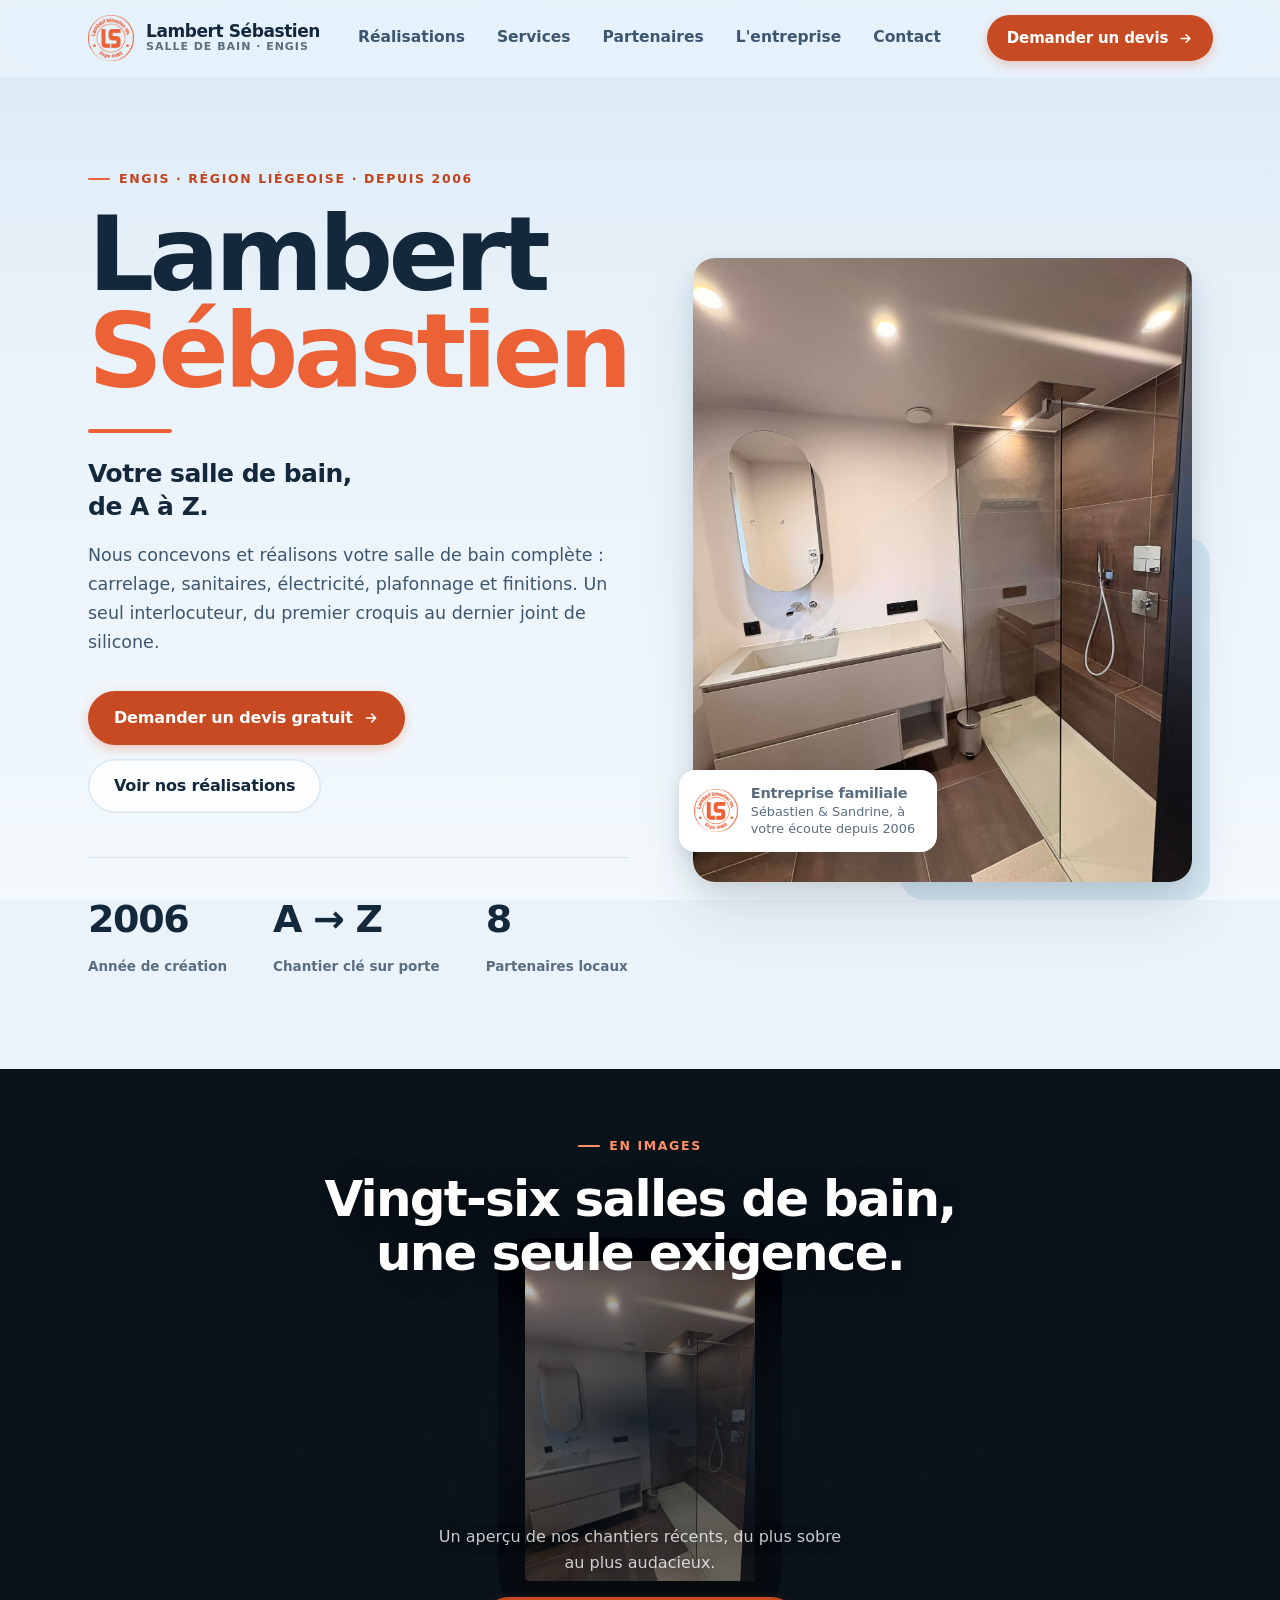
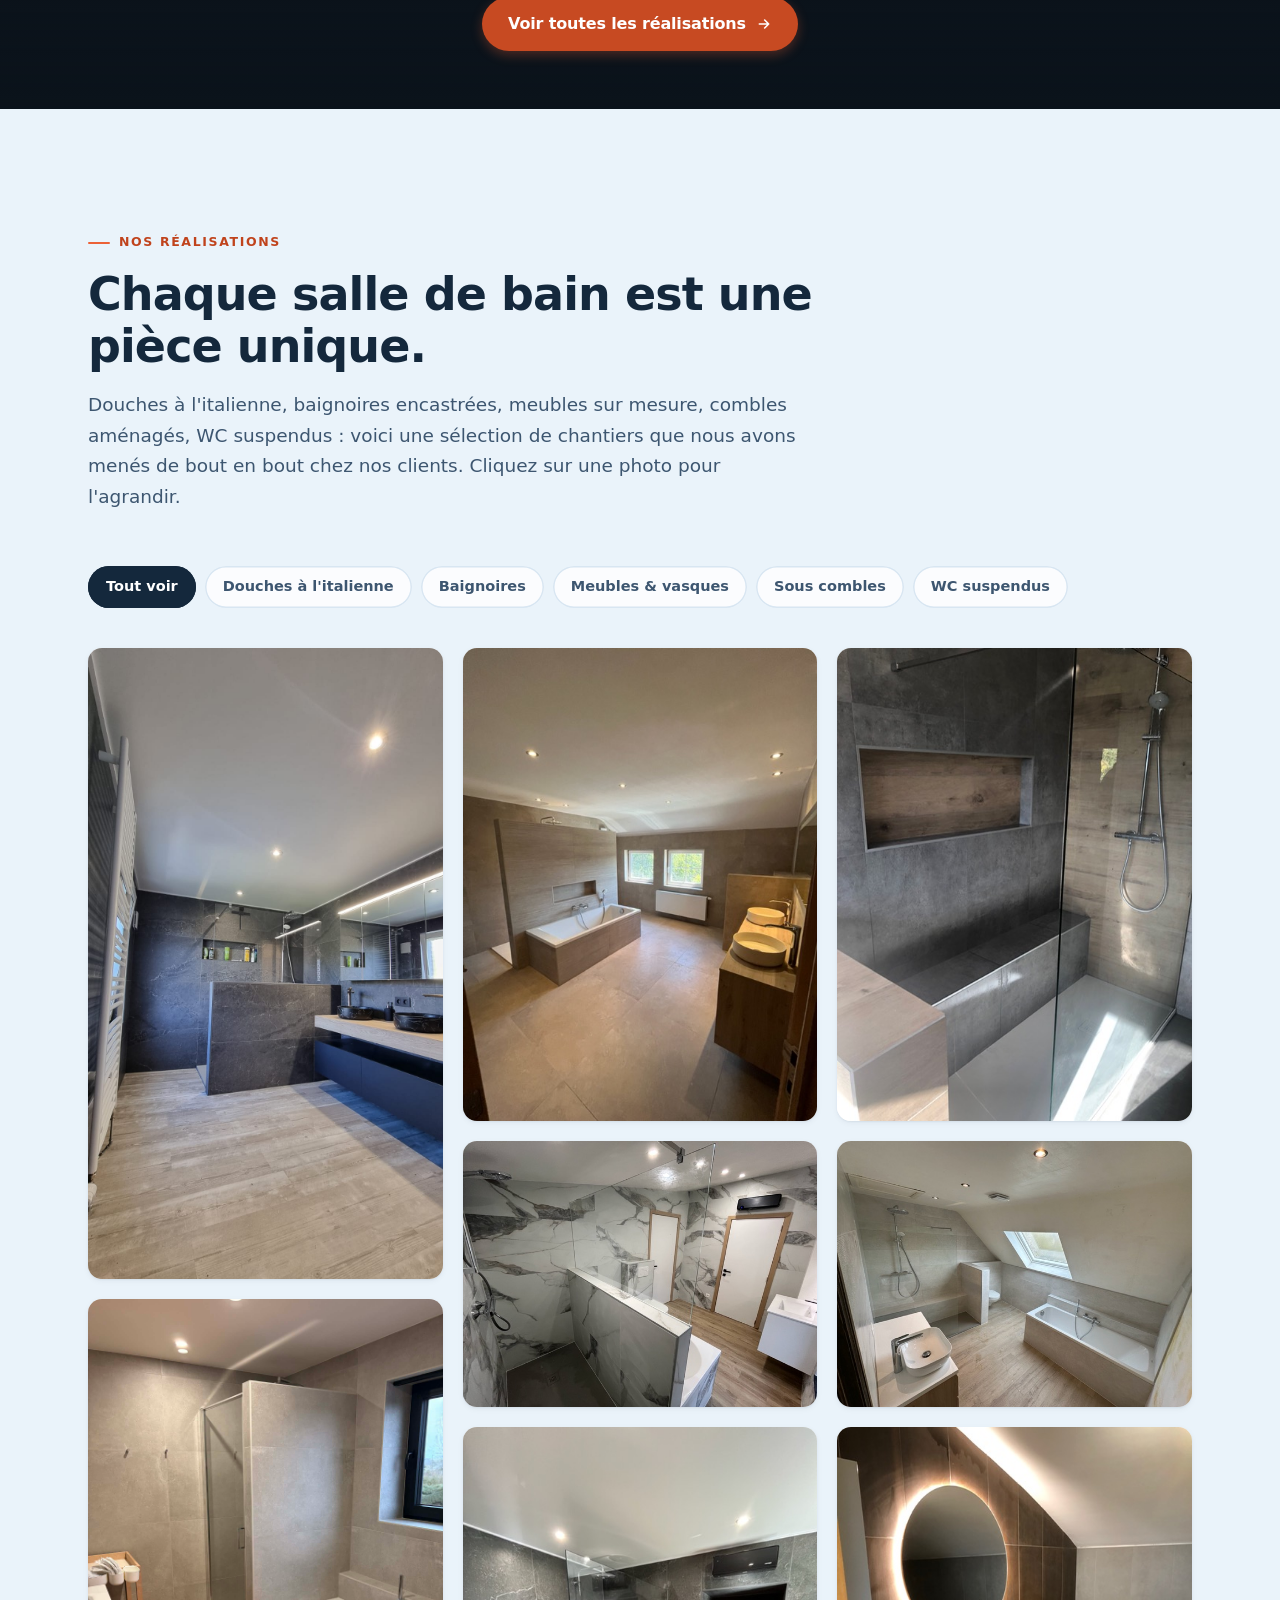
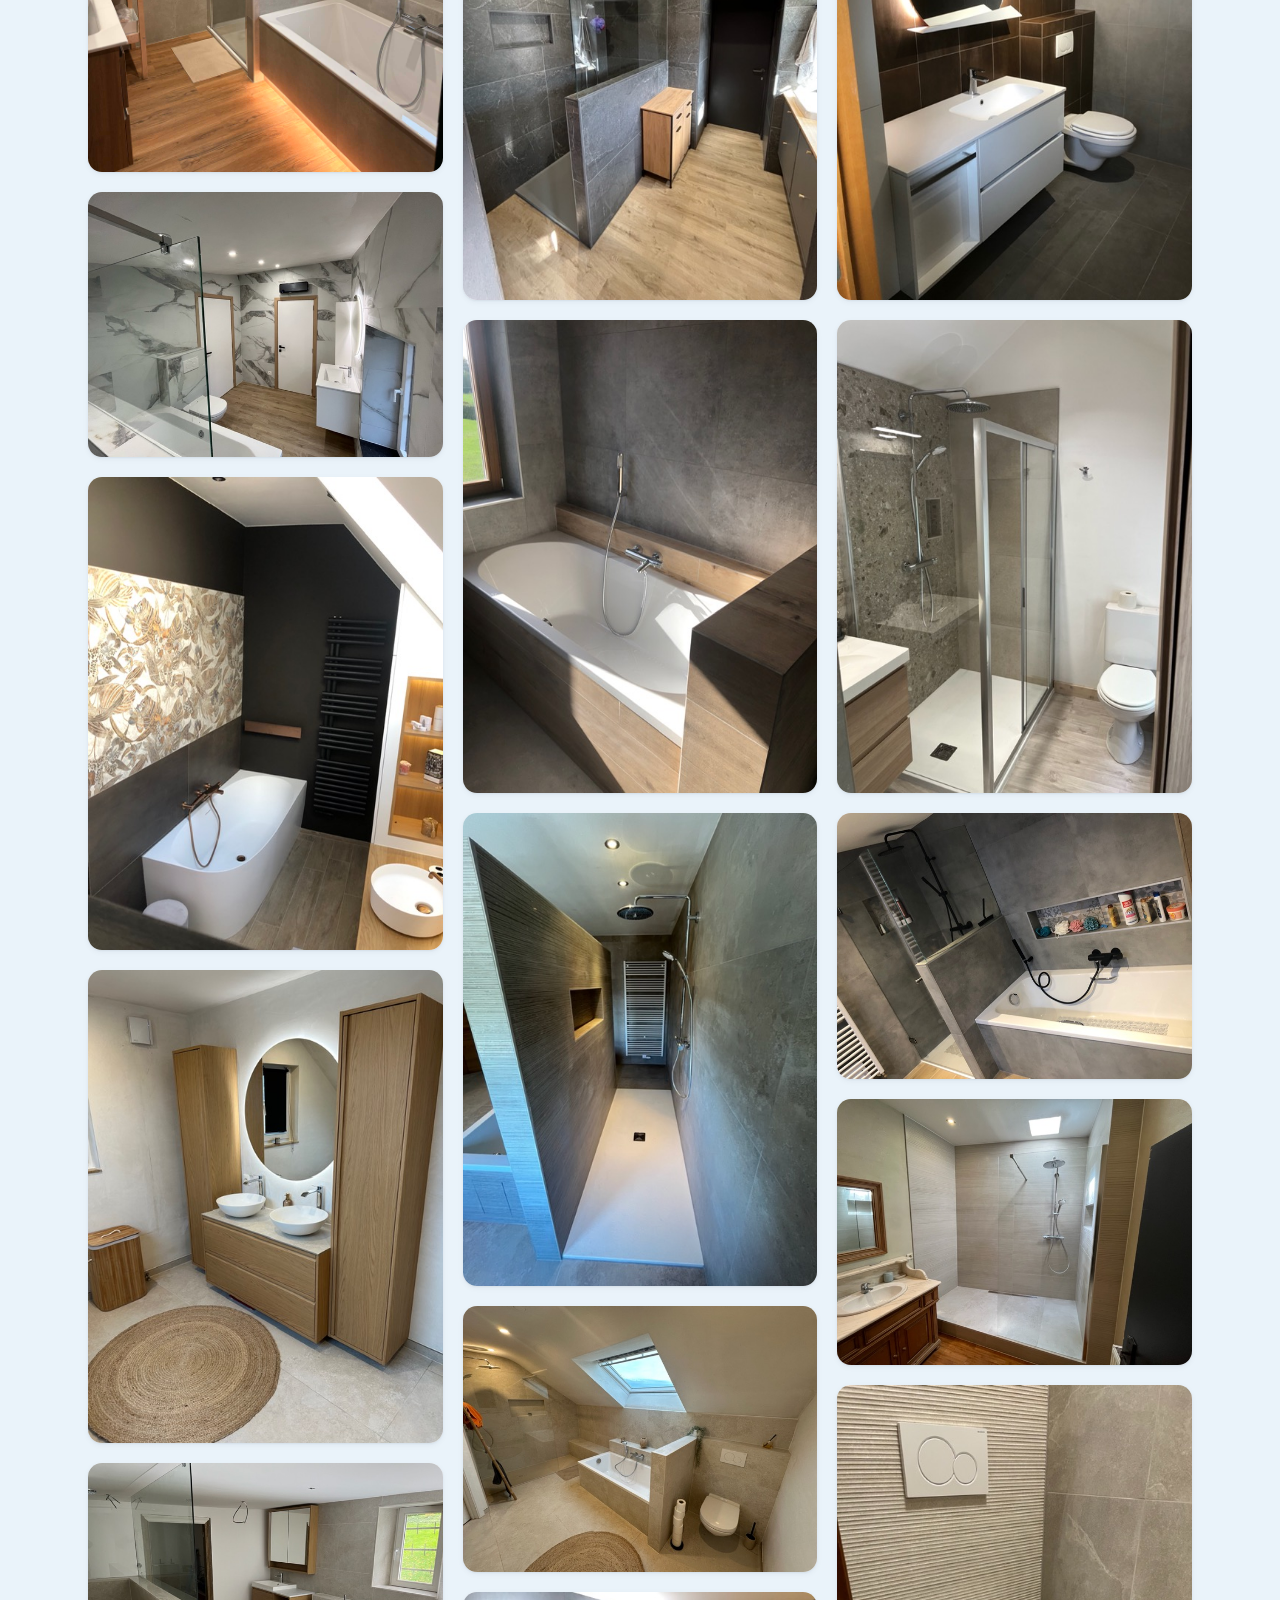
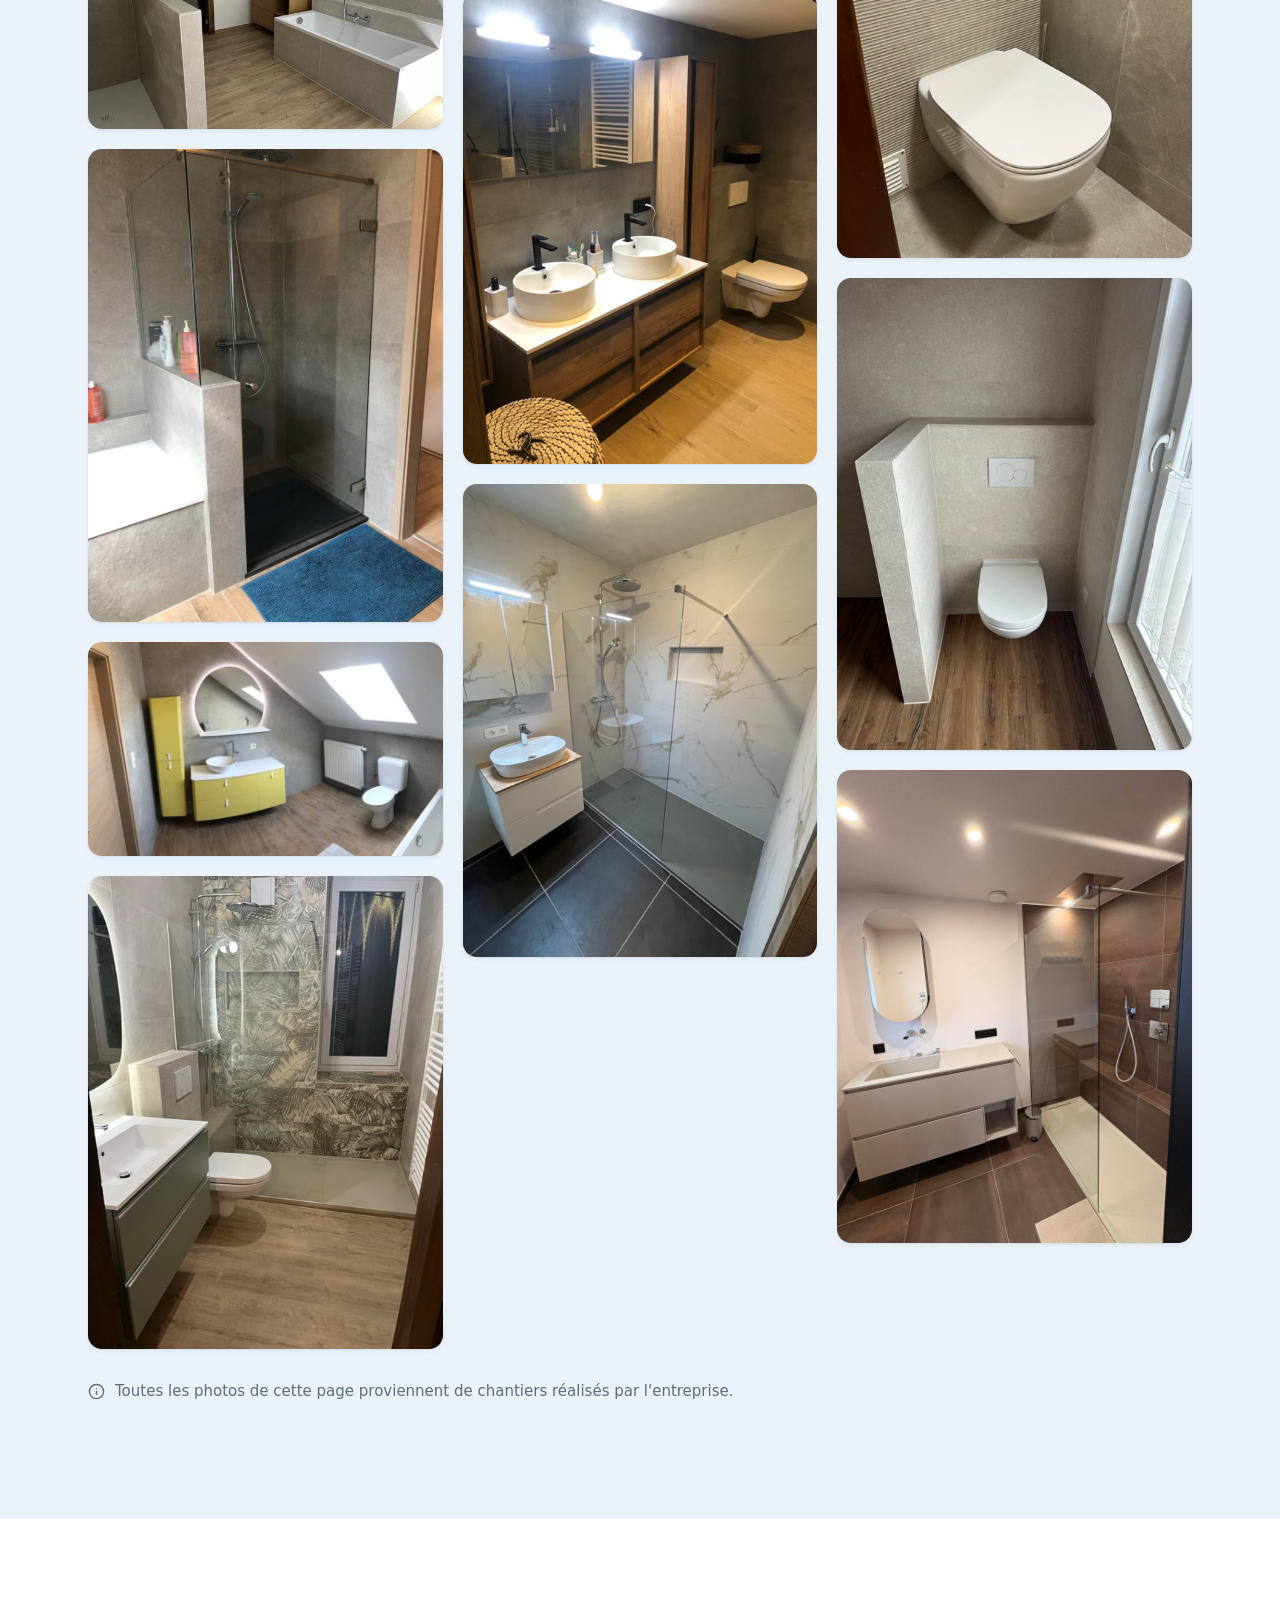
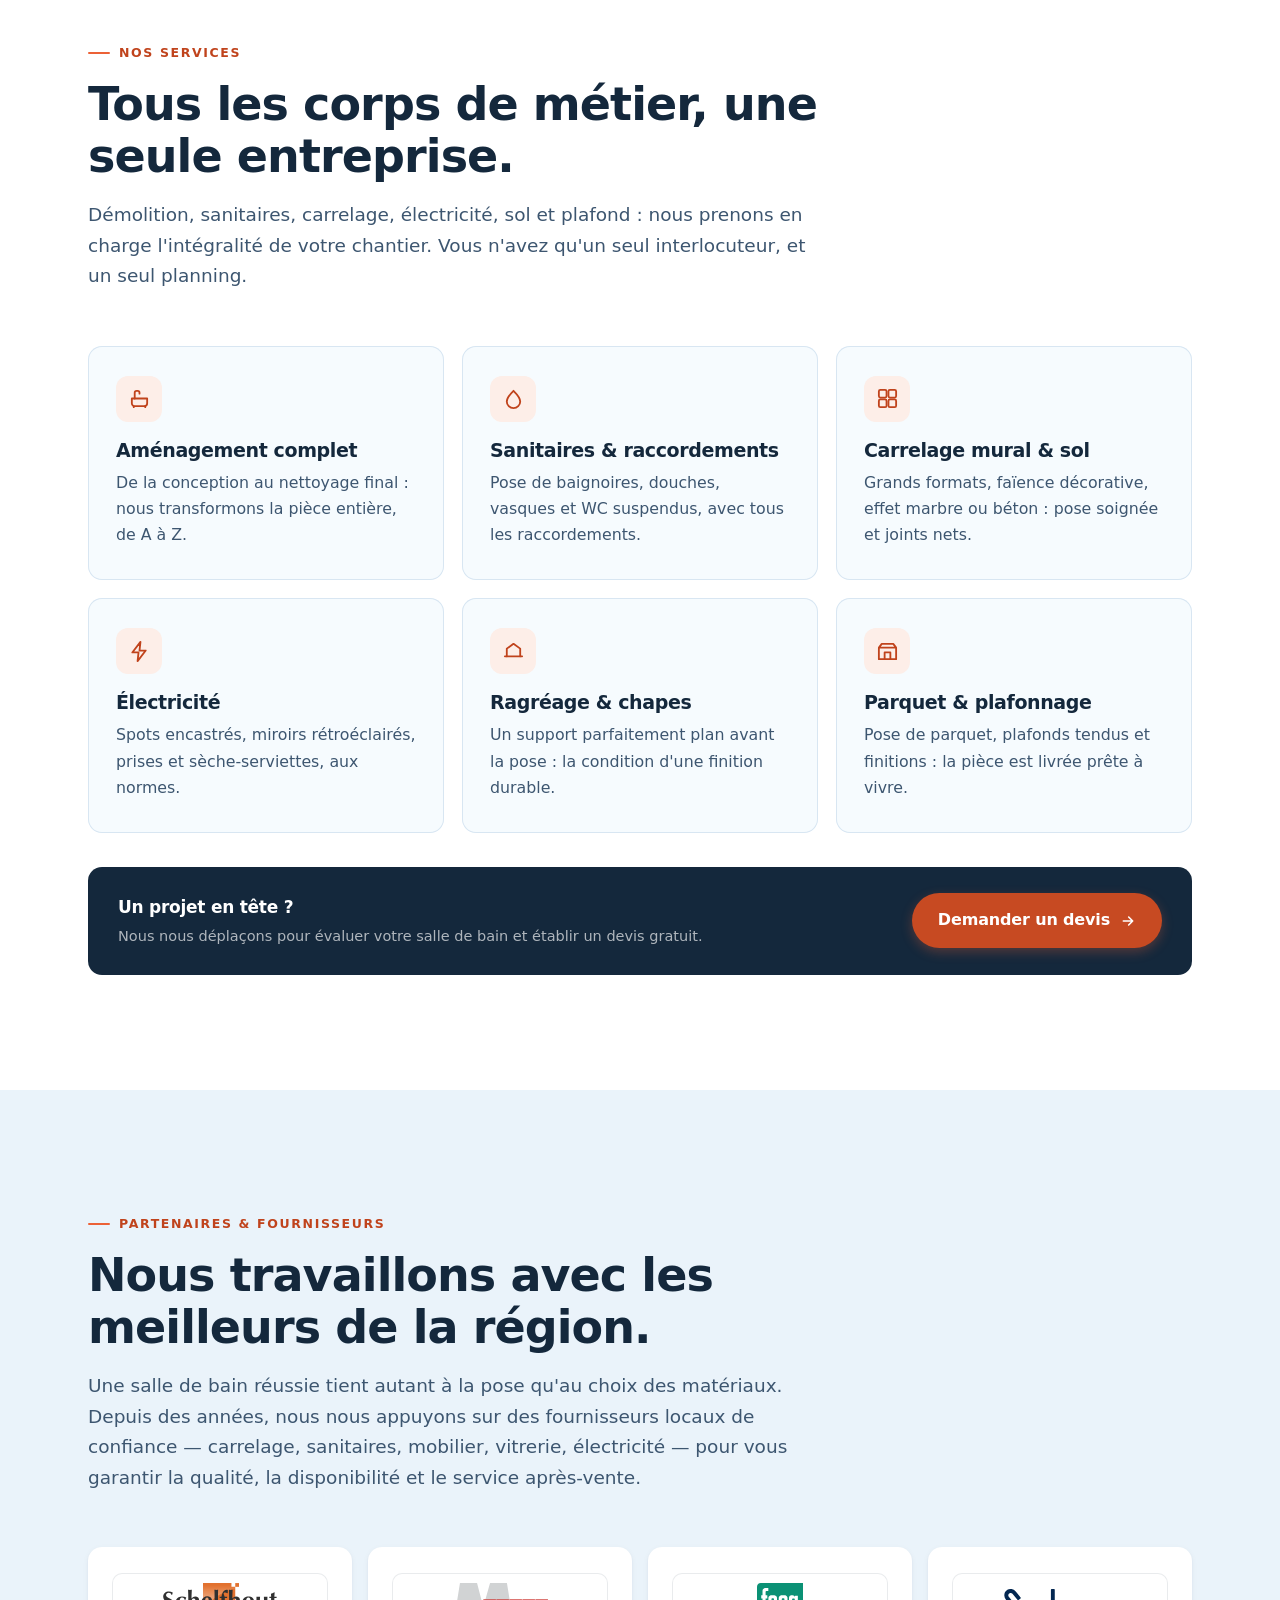
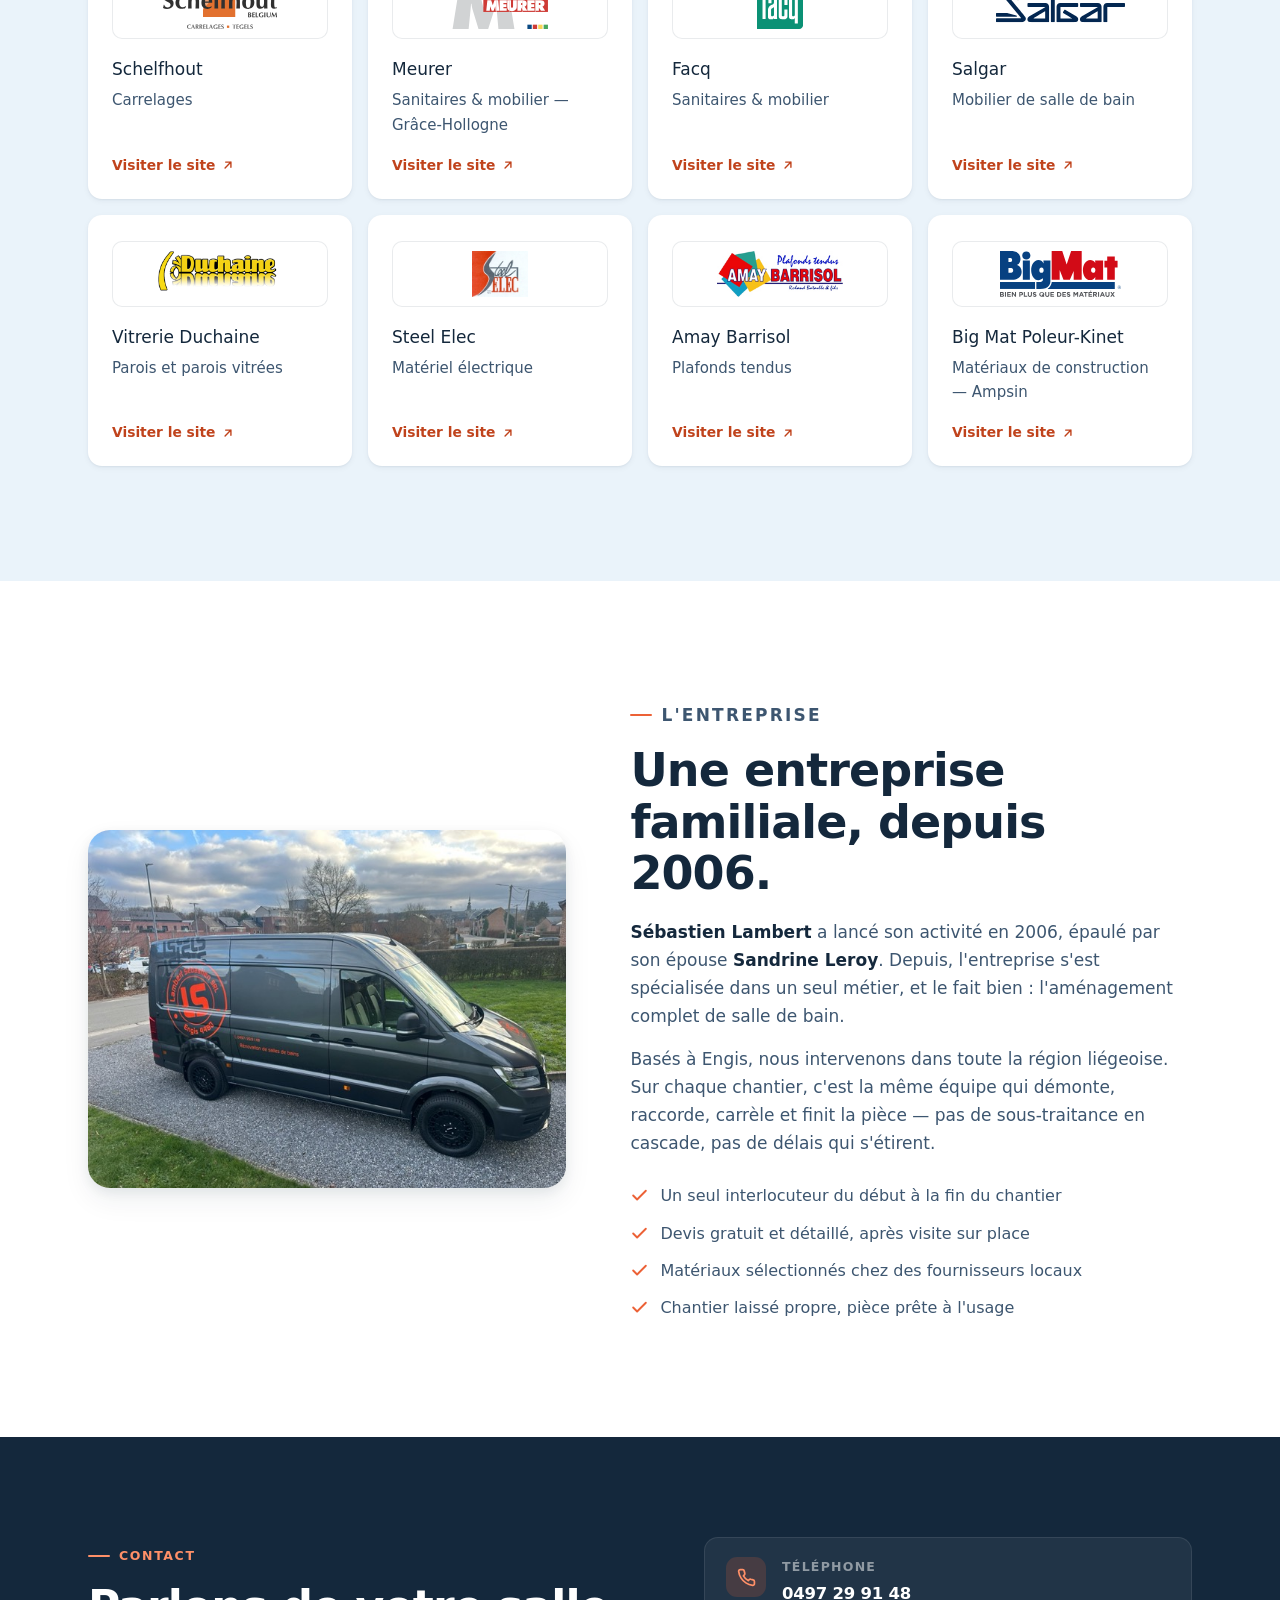
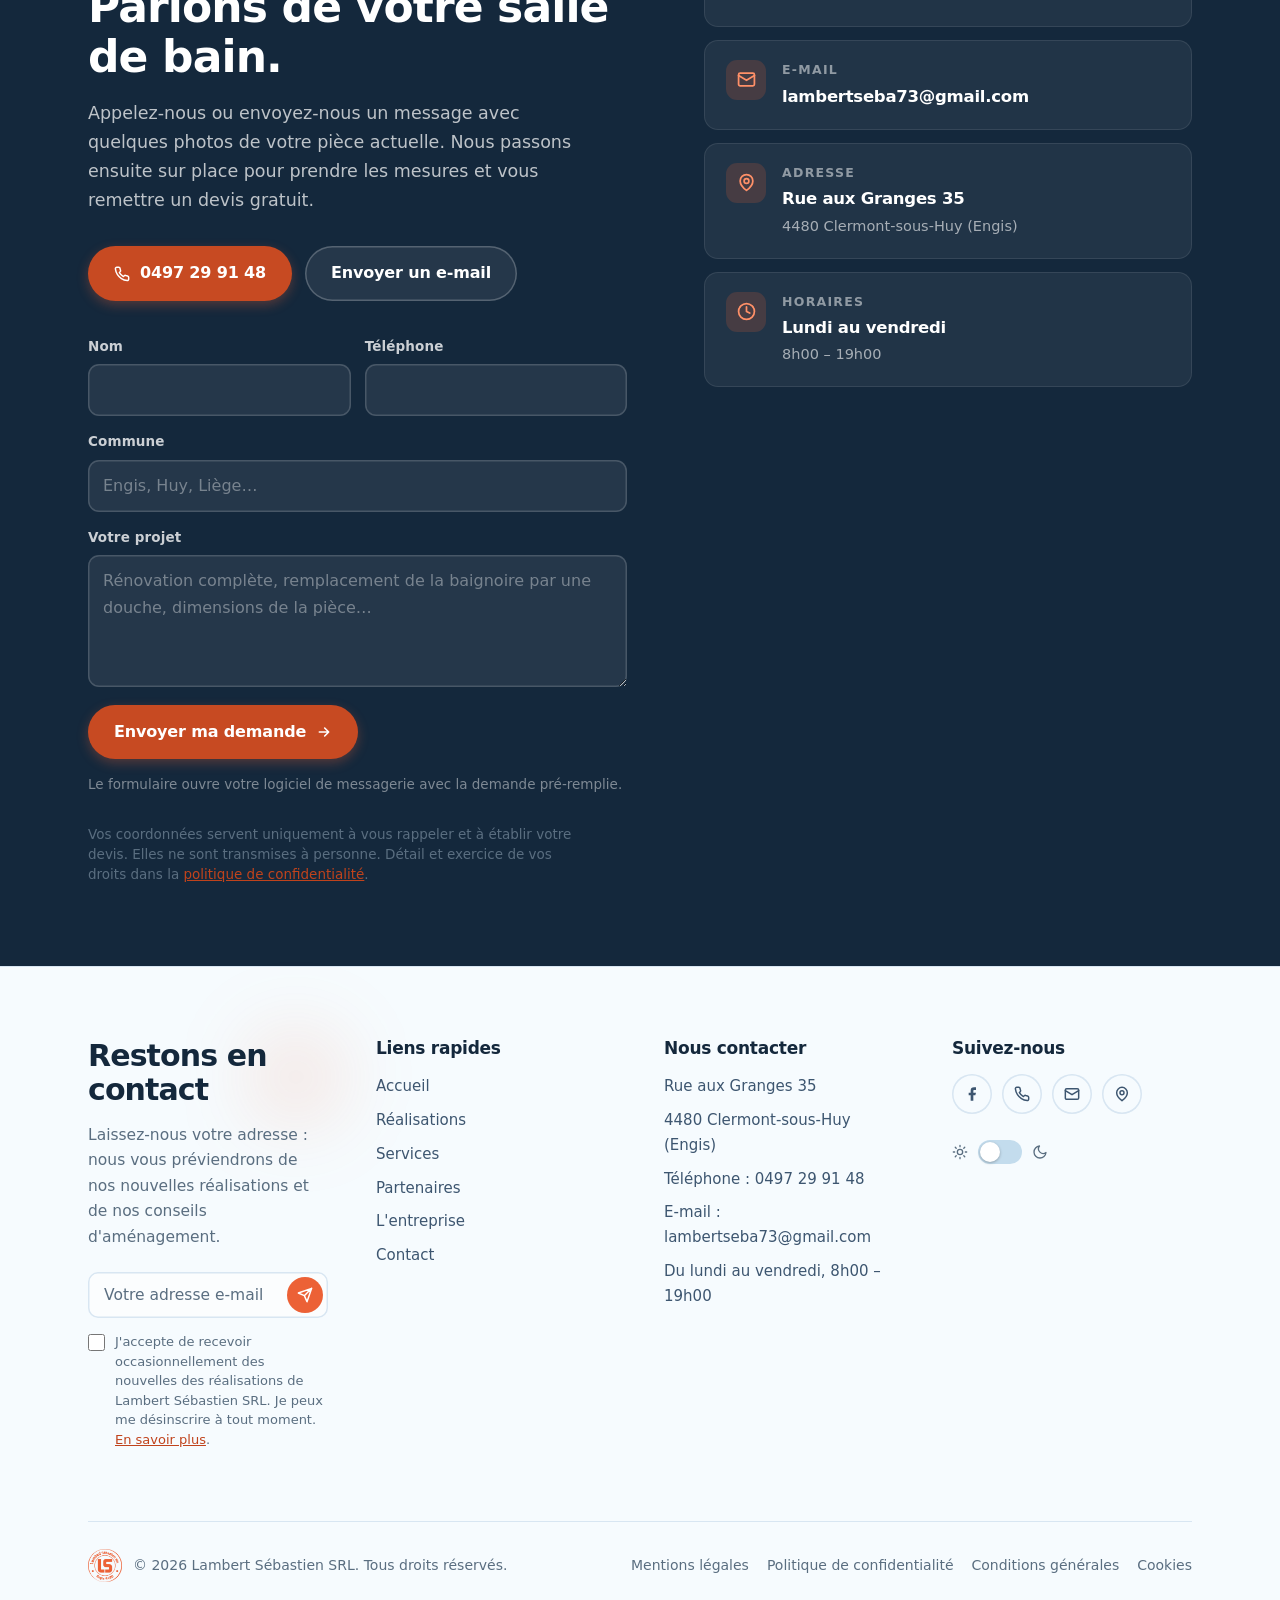
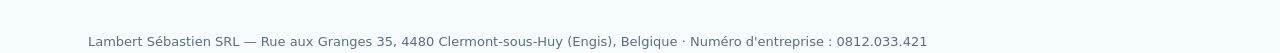
==== commit 32c6c31d: "Pages legales, accessibilite et fichiers de referencement Mentions legales, politique de confidentia" ====
--- a/index.html
+++ b/index.html
@@ -25,6 +25,11 @@
   "telephone": "+32497299148",
   "email": "lambertseba73@gmail.com",
   "foundingDate": "2006",
+  "vatID": "BE0812033421",
+  "taxID": "0812033421",
+  "url": "https://lenath22.github.io/lambert-sebastien/",
+  "founder": { "@type": "Person", "name": "Sébastien Lambert" },
+  "knowsLanguage": "fr",
   "address": {
     "@type": "PostalAddress",
     "streetAddress": "Rue aux Granges 35",
@@ -534,6 +539,11 @@
             <svg class="btn__arrow" width="16" height="16" viewBox="0 0 24 24" fill="none" stroke="currentColor" stroke-width="2.4" stroke-linecap="round" stroke-linejoin="round" aria-hidden="true"><path d="M5 12h14M13 6l6 6-6 6"/></svg>
           </button>
           <p class="quote__hint">Le formulaire ouvre votre logiciel de messagerie avec la demande pré-remplie.</p>
+          <p class="form-privacy">
+            Vos coordonnées servent uniquement à vous rappeler et à établir votre devis.
+            Elles ne sont transmises à personne. Détail et exercice de vos droits dans la
+            <a href="confidentialite.html">politique de confidentialité</a>.
+          </p>
         </form>
       </div>
 
@@ -583,6 +593,17 @@
             <span class="sr-only">S'inscrire</span>
           </button>
         </form>
+
+        <!-- Case de consentement : jamais pré-cochée, le consentement doit être
+             un acte positif de la personne (article 4.11 du RGPD). -->
+        <label class="foot-consent" for="nlConsent">
+          <input type="checkbox" id="nlConsent" name="consentement" required>
+          <span>
+            J'accepte de recevoir occasionnellement des nouvelles des réalisations
+            de Lambert Sébastien SRL. Je peux me désinscrire à tout moment.
+            <a href="confidentialite.html">En savoir plus</a>.
+          </span>
+        </label>
         <p class="foot-msg" id="nlMsg" role="status" hidden></p>
         <div class="foot-glow" aria-hidden="true"></div>
       </div>
@@ -647,7 +668,18 @@
         <img src="assets/logo/logo-lambert-sebastien.png" alt="" aria-hidden="true" width="34" height="34">
         <p>© <span id="year">2026</span> Lambert Sébastien SRL. Tous droits réservés.</p>
       </div>
-    </div>
+      <nav class="foot-legal" aria-label="Informations légales">
+        <a href="mentions-legales.html">Mentions légales</a>
+        <a href="confidentialite.html">Politique de confidentialité</a>
+        <a href="conditions-generales.html">Conditions générales</a>
+        <a href="confidentialite.html#cookies">Cookies</a>
+      </nav>
+    </div>
+
+    <p class="foot-identity">
+      Lambert Sébastien SRL — Rue aux Granges 35, 4480 Clermont-sous-Huy (Engis), Belgique
+      · Numéro d'entreprise&nbsp;: 0812.033.421
+    </p>
   </div>
 </footer>
 
--- a/styles.css
+++ b/styles.css
@@ -10,12 +10,18 @@
 
   --ink:       #14283c;
   --ink-soft:  #3d5670;
-  --ink-muted: #6b8199;
+  --ink-muted: #5a6e80;
 
   /* Accent de marque, échantillonné sur le logo */
   --orange:      #ec6136;
   --orange-dark: #d24f27;
   --orange-soft: #fdeee8;
+
+  /* L orange de marque #ec6136 ne passe qu a 3,32:1 sur blanc : suffisant pour
+     un grand titre (seuil 3:1), insuffisant pour du petit texte ou un bouton
+     (seuil 4,5:1). Deux variantes assombries, au plus pres de la marque. */
+  --orange-btn:  #c74a22;   /* blanc dessus : 4,74:1 */
+  --orange-text: #c0431c;   /* sur fond clair : 4,60:1 */
 
   --white: #ffffff;
   --line:  #d8e6f2;
@@ -74,7 +80,7 @@
   transition: transform .18s ease, box-shadow .18s ease, background-color .18s ease, color .18s ease;
   white-space: nowrap;
 }
-.btn--primary { background: var(--orange); color: #fff; box-shadow: 0 4px 12px rgba(236,97,54,.30); }
+.btn--primary { background: var(--orange-btn); color: #fff; box-shadow: 0 4px 12px rgba(236,97,54,.30); }
 .btn--primary:hover { background: var(--orange-dark); transform: translateY(-2px); box-shadow: 0 8px 22px rgba(236,97,54,.38); }
 .btn--ghost { background: rgba(255,255,255,.75); color: var(--ink); box-shadow: inset 0 0 0 1.5px var(--line); }
 .btn--ghost:hover { background: #fff; transform: translateY(-2px); box-shadow: inset 0 0 0 1.5px var(--sky-300), var(--shadow-sm); }
@@ -133,7 +139,7 @@
 .eyebrow {
   display: inline-flex; align-items: center; gap: 9px;
   font-size: 12.5px; font-weight: 700; letter-spacing: .13em;
-  text-transform: uppercase; color: var(--orange); margin-bottom: 16px;
+  text-transform: uppercase; color: var(--orange-text); margin-bottom: 16px;
 }
 .eyebrow::before { content: ""; width: 22px; height: 2px; border-radius: 2px; background: var(--orange); }
 
@@ -241,7 +247,7 @@
   transition: transform .2s ease, box-shadow .2s ease, background-color .2s ease;
 }
 .service:hover { transform: translateY(-3px); background: #fff; box-shadow: inset 0 0 0 1px var(--sky-300), var(--shadow-md); }
-.service__icon { width: 46px; height: 46px; border-radius: 12px; display: grid; place-items: center; background: var(--orange-soft); color: var(--orange); margin-bottom: 18px; }
+.service__icon { width: 46px; height: 46px; border-radius: 12px; display: grid; place-items: center; background: var(--orange-soft); color: var(--orange-text); margin-bottom: 18px; }
 .service h3 { font-size: 19px; margin-bottom: 9px; }
 .service p { color: var(--ink-soft); font-size: 15.8px; }
 
@@ -265,7 +271,7 @@
 }
 .partner:hover { transform: translateY(-4px); box-shadow: var(--shadow-md); }
 .partner__role { margin-top: 5px; font-size: 15px; color: var(--ink-soft); }
-.partner__link { margin-top: auto; padding-top: 16px; font-size: 13.8px; font-weight: 650; color: var(--orange); display: inline-flex; align-items: center; gap: 6px; }
+.partner__link { margin-top: auto; padding-top: 16px; font-size: 13.8px; font-weight: 650; color: var(--orange-text); display: inline-flex; align-items: center; gap: 6px; }
 .partner:hover .partner__link .btn__arrow { transform: translateX(3px); }
 
 /* ------------------------------------------------------------ à propos --- */
@@ -443,7 +449,7 @@
 }
 .foot-send:hover { background: var(--orange-dark); transform: scale(1.06); }
 
-.foot-msg { margin-top: 12px; font-size: 14.5px; font-weight: 600; color: var(--orange); }
+.foot-msg { margin-top: 12px; font-size: 14.5px; font-weight: 600; color: var(--orange-text); }
 
 /* Halo décoratif */
 .foot-glow {
@@ -456,11 +462,11 @@
 
 .foot-nav { display: grid; gap: 9px; font-size: 15px; }
 .foot-nav a { color: var(--ink-soft); text-decoration: none; width: fit-content; transition: color .16s ease; }
-.foot-nav a:hover { color: var(--orange); }
+.foot-nav a:hover { color: var(--orange-text); }
 
 .foot-address { font-style: normal; display: grid; gap: 9px; font-size: 15px; color: var(--ink-soft); }
 .foot-address a { color: var(--ink-soft); text-decoration: none; transition: color .16s ease; }
-.foot-address a:hover { color: var(--orange); }
+.foot-address a:hover { color: var(--orange-text); }
 
 /* Réseaux : boutons ronds contour + infobulle */
 .foot-socials { display: flex; gap: 10px; margin-bottom: 26px; }
@@ -474,7 +480,7 @@
   transition: color .16s ease, box-shadow .16s ease, background-color .16s ease, transform .16s ease;
 }
 .foot-social:hover {
-  color: var(--orange); background: var(--orange-soft);
+  color: var(--orange-text); background: var(--orange-soft);
   box-shadow: inset 0 0 0 1.5px var(--orange);
   transform: translateY(-2px);
 }
@@ -523,7 +529,7 @@
 
 .foot-legal { display: flex; flex-wrap: wrap; justify-content: center; gap: 18px; font-size: 14px; }
 .foot-legal a { color: var(--ink-muted); text-decoration: none; transition: color .16s ease; }
-.foot-legal a:hover { color: var(--orange); }
+.foot-legal a:hover { color: var(--orange-text); }
 
 /* ========================================================= thème sombre ==
    Piloté par l'interrupteur du pied de page (data-theme sur <html>).
@@ -545,6 +551,10 @@
   --line:  #24384a;
 
   --orange-soft: #33190f;
+
+  /* Sur fond sombre, l orange assombri du theme clair tombe a 3,23:1.
+     L orange de marque y atteint 5,64:1 : on le reprend tel quel. */
+  --orange-text: #ec6136;
 
   --shadow-sm: 0 1px 2px rgba(0,0,0,.30), 0 2px 6px rgba(0,0,0,.24);
   --shadow-md: 0 4px 12px rgba(0,0,0,.34), 0 12px 28px rgba(0,0,0,.30);
@@ -691,3 +701,135 @@
 .partner:hover .partner__logo { filter: saturate(1.08); transform: scale(1.03); }
 
 @media (max-width: 620px) { .partner__plate { height: 58px; } }
+
+/* ===================================================== pages juridiques ==
+   Mentions légales et politique de confidentialité. Colonne de lecture
+   étroite (~68 caractères) : au-delà, l'œil perd la ligne suivante, et ces
+   pages sont déjà assez ingrates à lire.
+   ======================================================================== */
+
+.legal { padding: clamp(40px, 6vw, 76px) 0 clamp(56px, 7vw, 96px); }
+.legal__wrap { max-width: 820px; }
+
+.legal__title { font-size: clamp(32px, 5vw, 50px); letter-spacing: -0.035em; margin-bottom: 18px; }
+.legal__intro { font-size: clamp(17px, 1.6vw, 19px); color: var(--ink-soft); max-width: 62ch; }
+
+.legal h2 {
+  font-size: clamp(21px, 2.3vw, 26px);
+  margin: clamp(38px, 4.5vw, 54px) 0 14px;
+  padding-top: 20px;
+  border-top: 1px solid var(--line);
+}
+.legal h3 { font-size: clamp(17px, 1.8vw, 19px); margin: 30px 0 10px; color: var(--ink); }
+.legal p { margin-bottom: 14px; color: var(--ink-soft); max-width: 68ch; }
+.legal p b, .legal li b, .legal dd b { color: var(--ink); }
+.legal a { color: var(--orange-text); text-underline-offset: 3px; }
+
+/* Encadrés : le résumé en tête, et la liste des champs à compléter */
+.legal__note, .legal__todo {
+  border-radius: var(--radius);
+  padding: 20px 24px;
+  margin: 30px 0;
+  background: var(--white);
+  box-shadow: var(--shadow-sm);
+  border-left: 4px solid var(--orange);
+}
+.legal__todo { background: var(--orange-soft); border-left-color: var(--orange-btn); }
+.legal__note h2, .legal__todo h2 {
+  border-top: 0; padding-top: 0; margin: 0 0 10px;
+  font-size: 16px; letter-spacing: -0.01em;
+}
+.legal__note p:last-child, .legal__todo p:last-child { margin-bottom: 0; }
+
+/* Couples terme/définition : l'essentiel de ces pages */
+.legal__dl { margin: 0 0 22px; }
+.legal__dl dt {
+  font-size: 12.5px; font-weight: 700; letter-spacing: .07em;
+  text-transform: uppercase; color: var(--ink-muted);
+  margin-top: 18px;
+}
+.legal__dl dd { margin: 4px 0 0; color: var(--ink-soft); max-width: 68ch; }
+
+.legal__list { margin: 0 0 16px; padding-left: 22px; color: var(--ink-soft); max-width: 68ch; }
+.legal__list li { margin-bottom: 8px; }
+
+.legal__table { width: 100%; border-collapse: collapse; margin: 18px 0 14px; font-size: 15px; }
+.legal__table th, .legal__table td {
+  text-align: left; padding: 11px 14px;
+  border-bottom: 1px solid var(--line); color: var(--ink-soft);
+}
+.legal__table th { color: var(--ink); font-weight: 650; font-size: 13.5px; }
+.legal__table code { font-size: 13.5px; background: var(--sky-200); padding: 2px 6px; border-radius: 5px; }
+
+.legal__date { margin-top: 40px; font-size: 14.5px; color: var(--ink-muted); }
+.legal__back { margin-top: 26px; }
+
+/* Un tableau ne doit jamais élargir la page sur mobile */
+@media (max-width: 620px) {
+  .legal__table { display: block; overflow-x: auto; }
+}
+
+/* Pied de page réduit sur les pages juridiques */
+.legal-footer { padding-top: clamp(30px, 4vw, 48px); }
+.legal-footer .site-footer__bottom { border-top: 0; padding-top: 0; }
+
+/* Lien juridique de la page courante : signalé autrement que par la couleur
+   seule, sinon l'information est perdue pour qui ne distingue pas les teintes */
+.foot-legal a[aria-current="page"] { color: var(--ink); font-weight: 650; text-decoration: underline; }
+
+/* --------------------------------------------- mentions des formulaires -- */
+
+/* Mention sous le formulaire de devis : dire pourquoi on collecte, et où lire
+   le détail. Obligation d'information des articles 13 et 14 du RGPD. */
+.form-privacy {
+  margin-top: 14px;
+  font-size: 13.5px;
+  line-height: 1.5;
+  color: var(--ink-muted);
+  max-width: 58ch;
+}
+.form-privacy a { color: var(--orange-text); }
+
+/* Case de consentement du pied de page. La cible cliquable englobe le texte :
+   une case de 13 px seule est difficile à atteindre, surtout au doigt. */
+.foot-consent {
+  display: flex;
+  align-items: flex-start;
+  gap: 10px;
+  margin-top: 14px;
+  font-size: 13px;
+  line-height: 1.5;
+  color: var(--ink-muted);
+  max-width: 38ch;
+  cursor: pointer;
+}
+.foot-consent input {
+  flex-shrink: 0;
+  width: 17px; height: 17px;
+  margin: 2px 0 0;
+  accent-color: var(--orange-btn);
+  cursor: pointer;
+}
+.foot-consent a { color: var(--orange-text); }
+
+/* Identification de l'entreprise, en bas de toutes les pages */
+.foot-identity {
+  margin-top: 18px;
+  font-size: 13px;
+  line-height: 1.6;
+  color: var(--ink-muted);
+}
+.foot-identity b { color: var(--ink-soft); }
+
+/* Formulaire type de rétractation : présenté comme un document détachable,
+   pour qu'on comprenne au premier coup d'œil qu'il se recopie tel quel. */
+.legal__form {
+  margin: 22px 0 10px;
+  padding: 26px 28px;
+  background: var(--white);
+  border: 1px dashed var(--sky-300);
+  border-radius: var(--radius);
+}
+.legal__form p { color: var(--ink-soft); }
+.legal__form p:last-child { margin-bottom: 0; }
+.legal__form b { color: var(--ink); }
